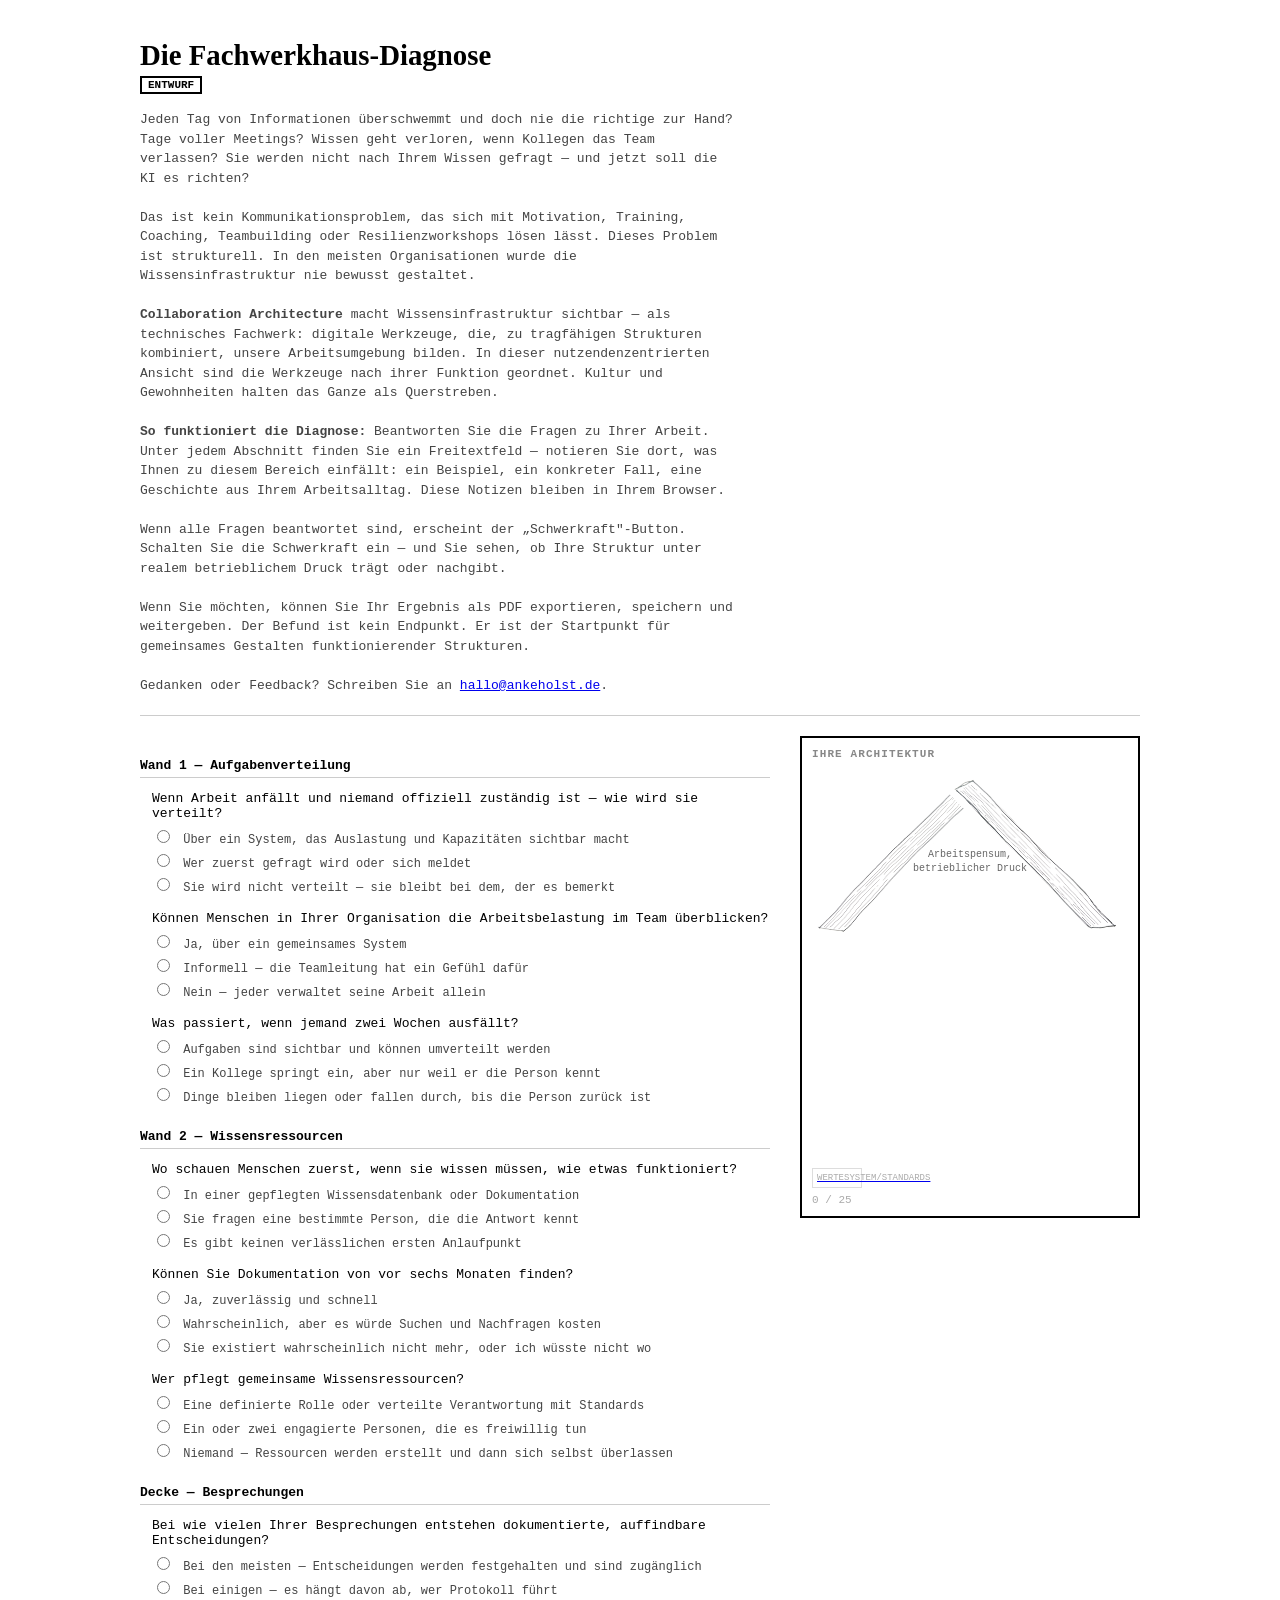
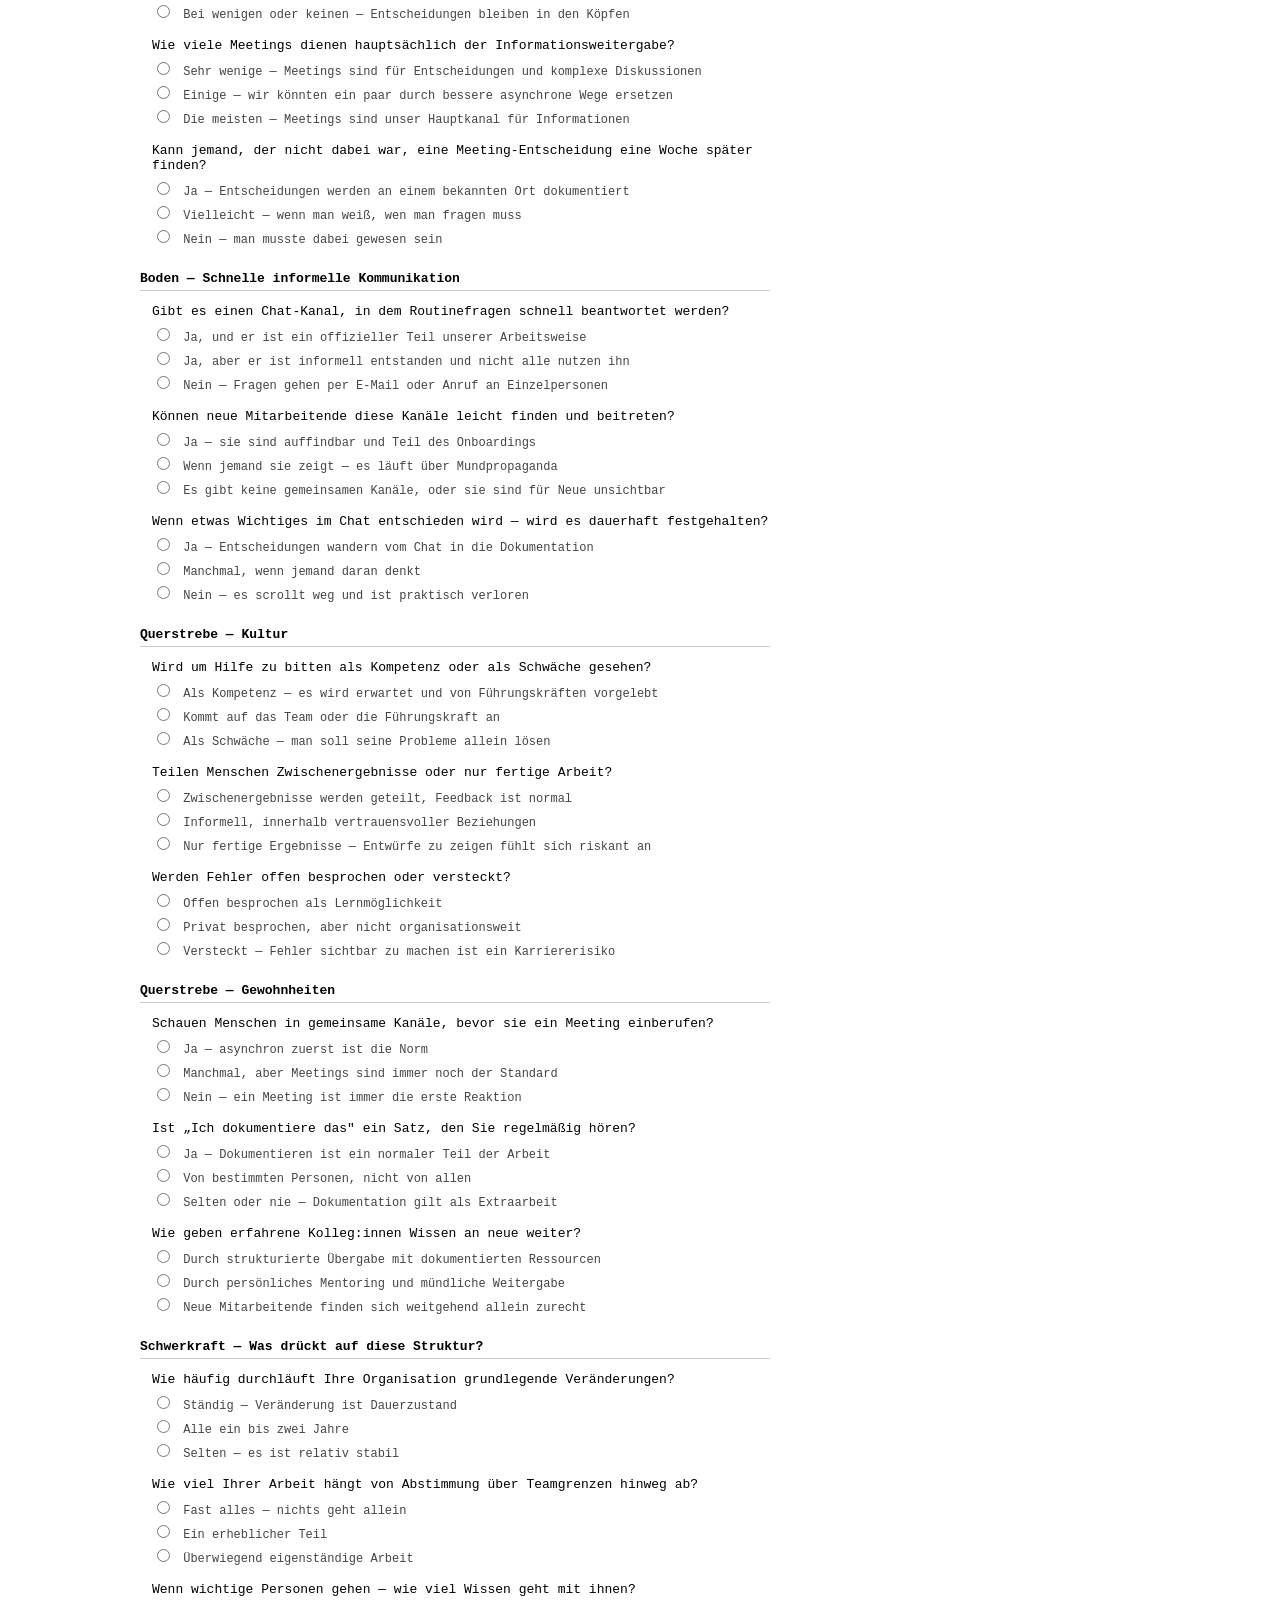
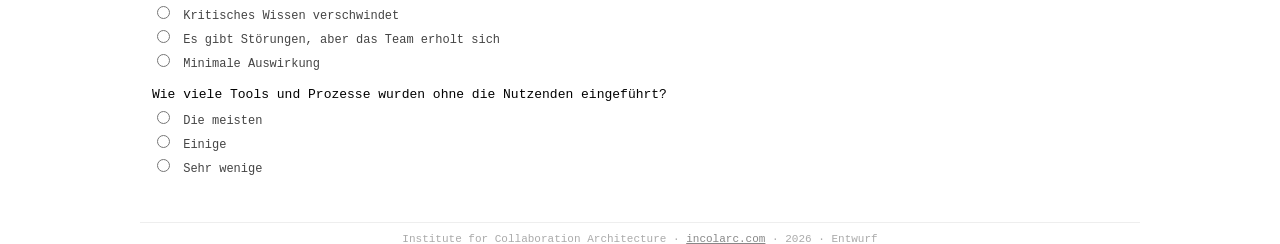
==== diagnose.html @ 4eb901a3 "Update diagnose.html" ====
<!DOCTYPE html>
<html lang="de">
<head>
  <meta charset="UTF-8">
  <meta name="viewport" content="width=device-width, initial-scale=1.0">
  <title>Die Fachwerkhaus-Diagnose</title>
  <link rel="stylesheet" href="diagnose.css">
</head>
<body>

<h1>Die Fachwerkhaus-Diagnose</h1>
<div class="draft-badge">ENTWURF</div>

<div class="intro">
  Jeden Tag von Informationen überschwemmt und doch nie die richtige zur Hand?
  Tage voller Meetings? Wissen geht verloren, wenn Kollegen das Team verlassen?
  Sie werden nicht nach Ihrem Wissen gefragt — und jetzt soll die KI es richten?<br><br>

  Das ist kein Kommunikationsproblem, das sich mit Motivation, Training, Coaching,
  Teambuilding oder Resilienzworkshops lösen lässt. Dieses Problem ist strukturell.
  In den meisten Organisationen wurde die Wissensinfrastruktur nie bewusst gestaltet.<br><br>

  <b>Collaboration Architecture</b> macht Wissensinfrastruktur sichtbar — als
  technisches Fachwerk: digitale Werkzeuge, die, zu tragfähigen Strukturen kombiniert,
  unsere Arbeitsumgebung bilden. In dieser nutzendenzentrierten Ansicht sind die
  Werkzeuge nach ihrer Funktion geordnet. Kultur und Gewohnheiten halten das Ganze
  als Querstreben.<br><br>

  <b>So funktioniert die Diagnose:</b> Beantworten Sie die Fragen zu Ihrer Arbeit.
  Unter jedem Abschnitt finden Sie ein Freitextfeld — notieren Sie dort, was Ihnen
  zu diesem Bereich einfällt: ein Beispiel, ein konkreter Fall, eine Geschichte aus
  Ihrem Arbeitsalltag. Diese Notizen bleiben in Ihrem Browser.<br><br>

  Wenn alle Fragen beantwortet sind, erscheint der „Schwerkraft"-Button. Schalten Sie
  die Schwerkraft ein — und Sie sehen, ob Ihre Struktur unter realem betrieblichem
  Druck trägt oder nachgibt.<br><br>

  Wenn Sie möchten, können Sie Ihr Ergebnis als PDF exportieren, speichern und weitergeben.
  Der Befund ist kein Endpunkt. Er ist der Startpunkt für gemeinsames Gestalten
  funktionierender Strukturen.<br><br>

  Gedanken oder Feedback? Schreiben Sie an
  <a href="mailto:hallo@ankeholst.de">hallo@ankeholst.de</a>.
</div>
<hr>

<div class="main">
  <div class="questions" id="qPanel"></div>

  <div class="house-side">
    <div class="house-box">
      <h3>Ihre Architektur</h3>
      <div class="house-grid">

        <!-- Roof -->
        <div class="h-roof-left">
          <div class="el show" id="v-roof-left"><img src="img/roofleft.png" alt=""></div>
        </div>
        <div class="h-roof-center">
          <div class="roof-label">Arbeitspensum,<br>betrieblicher Druck</div>
        </div>
        <div class="h-roof-right">
          <div class="el show" id="v-roof-right"><img src="img/roofright.png" alt=""></div>
        </div>

        <!-- Top beam -->
        <div class="h-top">
          <div>
            <div class="el" id="v-wall4"><img id="img-wall4" src="" alt=""><div class="el-name">spontane Kommunikation</div></div>
            <div class="figure" id="fig-wall4"></div>
          </div>
        </div>

        <!-- Left pillar -->
        <div class="h-left">
          <div>
            <div class="el" id="v-wall1"><img id="img-wall1" src="img/beam.png" alt=""><div class="el-name">transparente<br>Aufgabenverteilung</div></div>
            <div class="figure" id="fig-wall1"></div>
          </div>
        </div>

        <!-- Cross-braces -->
        <div class="h-center">
          <div class="brace-habits">
            <div>
              <div class="el" id="v-habits"><img id="img-habits" src="img/beam.png" alt=""><div class="el-name">Gewohnheiten</div></div>
            </div>
          </div>
          <div class="brace-culture">
            <div>
              <div class="el" id="v-culture"><img id="img-culture" src="img/beam.png" alt=""><div class="el-name">Kultur</div></div>
            </div>
          </div>
        </div>

        <div class="figure-center" id="fig-center"><img src="img/figure1.png" alt=""></div>

        <!-- Right pillar -->
        <div class="h-right">
          <div>
            <div class="el" id="v-wall2"><img id="img-wall2" src="img/beam.png" alt=""><div class="el-name">Wissensbibliothek</div></div>
            <div class="figure" id="fig-wall2"></div>
          </div>
        </div>


       <!-- Bottom beam -->
        <div class="h-bottom">
          <div>
            <div class="el" id="v-wall3"><img id="img-wall3" src="" alt=""><div class="el-name">Besprechungen</div></div>
            <div class="figure" id="fig-wall3"></div>
          </div>
        </div>

        <a href="fundament.html"><div class="foundation">WERTESYSTEM/STANDARDS</div></a>
      </div> <!-- closes house-grid -->

      <div class="progress" id="prog">0 / 25</div>
    </div>
  </div>
</div>

<div class="gravity-section" id="gravSec">
  <button class="gravity-btn" onclick="doGravity()">Schwerkraft einschalten</button>
</div>

<div class="results" id="results"></div>

<footer>
  Institute for Collaboration Architecture ·
  <a href="https://incolarc.com">incolarc.com</a> · 2026 · Entwurf<br>
  Keine Daten werden gesendet. Alles bleibt im Browser.
</footer>

<script src="diagnose.js"></script>
</body>
</html>
---- diagnose.css ----
/* diagnose.css — Fachwerkhaus Diagnostic Tool
   Institute for Collaboration Architecture, 2026
*/

/* ── Global ── */
body {
  font-family: monospace;
  font-size: 14px;
  color: #000;
  background: #fff;
  max-width: 1000px;
  margin: 0 auto;
  padding: 20px;
}

/* ── Header ── */
h1 {
  font-family: Georgia, serif;
  font-size: 1.8rem;
  margin-bottom: 4px;
}

.draft-badge {
  display: inline-block;
  border: 2px solid #000;
  padding: 1px 6px;
  font-size: 11px;
  font-weight: bold;
  margin-bottom: 16px;
}

hr {
  border: none;
  border-top: 1px solid #ccc;
  margin: 20px 0;
}

/* ── Intro ── */
.intro {
  color: #444;
  line-height: 1.5;
  margin-bottom: 20px;
  max-width: 600px;
  font-size: 13px;
}

/* ── Split layout ── */
.main {
  display: flex;
  gap: 30px;
  align-items: flex-start;
}

.questions {
  flex: 1;
  min-width: 0;
}

.house-side {
  width: 340px;
  flex-shrink: 0;
  position: sticky;
  top: 20px;
}

/* ── Questions ── */
.section-title {
  font-weight: bold;
  font-size: 13px;
  margin: 18px 0 8px;
  padding: 4px 0;
  border-bottom: 1px solid #ccc;
}

.q {
  margin-bottom: 14px;
  padding-left: 12px;
}

.q p {
  margin-bottom: 4px;
  font-size: 13px;
}

.q label {
  display: block;
  font-size: 12px;
  color: #444;
  padding: 2px 0;
  cursor: pointer;
}

.q label:hover {
  color: #000;
}

.q input[type=radio] {
  margin-right: 6px;
}

/* ── House box ── */
.house-box {
  border: 2px solid #000;
  padding: 10px;
  background: #fff;
  overflow: hidden;
}

.static-house img {
  width: 100%;
  max-width: 100%;
  height: auto;
}

.house-box h3 {
  font-size: 11px;
  color: #888;
  text-transform: uppercase;
  letter-spacing: .1em;
  margin: 0 0 8px;
}

/* ══════════════════════════════════════════════════
   HOUSE GRID
   
   The house is 320px wide inside the box.
   We use a fixed-height grid so beams connect 
   without gaps.
   
   Row 1: 140px — roof (rafters + label)
   Row 2:  28px — ceiling beam
   Row 3: 200px — walls + cross-braces  
   Row 4:  28px — floor beam
   
   Columns: wall-post | center | wall-post
   Wall posts overlap into the ceiling/floor rows 
   via negative margins so there are no gaps.
   ══════════════════════════════════════════════════ */
.house-grid {
  display: grid;
  grid-template-columns: 50px 1fr 50px;
  grid-template-rows: 140px 28px 200px 28px;
  gap: 0;
  width: 100%;
  position: relative;
}

/* ── Roof ── */
.h-roof-left {
  grid-column: 1 / 4;
  grid-row: 1 / 3;
  position: relative;
  overflow: visible;
  z-index: 2;
  pointer-events: none;
}

.h-roof-center {
  grid-column: 1 / 4;
  grid-row: 1;
  display: flex;
  flex-direction: column;
  align-items: center;
  justify-content: flex-start;
  text-align: center;
  z-index: 3;
  pointer-events: none;
}

.h-roof-right {
  grid-column: 1 / 4;
  grid-row: 1 / 3;
  position: relative;
  overflow: visible;
  z-index: 2;
  pointer-events: none;
}

.h-roof-left .el {
  position: absolute;
  top: 0;
  left: 50%;
}

.h-roof-left .el img {
  height: 220px;
  width: auto;
  transform: rotate(45deg);
  transform-origin: top left;
  display: block;
}

.h-roof-right .el {
  position: absolute;
  top: 0;
  right: 50%;
}

.h-roof-right .el img {
  height: 220px;
  width: auto;
  transform: rotate(-45deg);
  transform-origin: top right;
  display: block;
}

.roof-label {
  font-size: 10px;
  color: #666;
  line-height: 1.4;
  margin-top: 80px;
}

/* ── Ceiling beam (top, full width, no gaps) ── */
.h-top { 
  grid-column: 1 / 4; 
  grid-row: 2; 
  display: flex; 
  align-items: center; 
  justify-content: center; 
  z-index: 1;
}

/* ── Wall posts (vertical, full height of row 3) ── */
.h-left { 
  grid-column: 1; 
  grid-row: 3; 
  display: flex; 
  align-items: stretch; 
  justify-content: center;
   padding-left: 30px
}

.h-right { 
  grid-column: 3; 
  grid-row: 3; 
  display: flex; 
  align-items: stretch; 
  justify-content: center;
   padding-right: 30px
}

/* ── Cross-brace area (center, full height of row 3) ── */
.h-center { 
  grid-column: 2; 
  grid-row: 3; 
  position: relative; 
  overflow: hidden;
}

/* ── Floor beam (bottom, full width, no gaps) ── */
.h-bottom { 
  grid-column: 1 / 4; 
  grid-row: 4; 
  display: flex; 
  align-items: center; 
  justify-content: center;
}

/* ── Element states ── */
.el      { opacity: 0; transition: opacity .3s; }
.el.show { opacity: 1; }
.el img  { object-fit: contain; }

/* Wall posts: stretch full height of their cell */
.h-left .el, .h-right .el { 
  display: flex; 
  flex-direction: column; 
  align-items: center; 
  height: 100%; 
}
.h-left img, .h-right img { 
  height: 100%; 
  width: auto; 
  max-width: 50px;
}

/* Ceiling and floor beams: stretch full width */
.h-top .el, .h-bottom .el {
  width: 100%;
  text-align: center;
}
.h-top img, .h-bottom img { 
  width: 100%; 
  height: 28px; 
  object-fit: fill;
}

/* ── Cross-braces ── 
   Both braces originate alongside each other from the center of the ceiling beam.
   Culture: from center-top down to left wall  (/)
   Habits:  from center-top down to right wall (\)
   Both at 45 degrees.
*/
.brace-culture { 
  position: absolute;
  left: 40%; 
  top: 0; 
  width: 0;
  height: 0;
  pointer-events: none;
}
.brace-culture .el {
  position: absolute;
  top: 0;
  left: 0;
}
.brace-culture .el img {
  height: 260px;
  width: auto;
  max-width: none;
  transform: rotate(-45deg);
  transform-origin: top center;
}

.brace-habits { 
  position: absolute;
  left: 40%; 
  top: 0; 
  width: 0;
  height: 0;
  pointer-events: none;
}
.brace-habits .el {
  position: absolute;
  top: 0;
  left: 0;
}
.brace-habits .el img {
  height: 260px;
  width: auto;
  max-width: none;
  transform: rotate(45deg);
  transform-origin: top center;
}

/* Cross-brace images */
.h-center img { max-height: none; }

/* ── Center figure (appears on gravity) ── */
.figure-center { 
  display: none; 
  position: absolute; 
  bottom: 0; 
  left: 50%; 
  transform: translateX(-50%); 
  z-index: 5; 
}
.figure-center.show { display: block; }
.figure-center img {
  height: 180px;
  width: auto;
}
.foundation-grid {
  display: grid;
  grid-template-columns: 1fr 1fr 1fr 1fr 1fr;
  gap: 2px;
  text-align: center;
}

.found img {
  width: 100%;
  height: auto;
}

/* ── Labels ── */
.el-name {
  font-size: 8px;
  color: #999;
  text-align: center;
  margin-top: 2px;
}

/* Labels on walls: below the post */
.h-left .el-name, .h-right .el-name {
  font-size: 7px;
  white-space: nowrap;
}

/* Labels on cross-braces: positioned at bottom of center area */
.brace-habits .el-name,
.brace-culture .el-name {
  position: absolute;
  bottom: -14px;
  font-size: 7px;
  white-space: nowrap;
}
.brace-culture .el-name { left: 0; }
.brace-habits .el-name { right: 0; }

/* ── Absent element placeholder ── */
.figure      { display: none; font-size: 24px; text-align: center; }
.figure.show { display: block; }

/* ── Foundation ── */
.foundation {
  grid-column: 1 / 4;
  text-align: center;
  font-size: 9px;
  color: #aaa;
  border: 1px solid #ddd;
  padding: 4px;
  margin-top: 4px;
}

/* ── Progress ── */
.progress {
  font-size: 11px;
  color: #aaa;
  margin-top: 6px;
}

/* ── Gravity button ── */
.gravity-section      { text-align: center; margin: 20px 0; display: none; }
.gravity-section.show { display: block; }

.gravity-btn {
  font-family: Georgia, serif;
  font-size: 18px;
  padding: 8px 24px;
  border: 2px solid #000;
  background: #fff;
  cursor: pointer;
}

.gravity-btn:hover {
  background: #000;
  color: #fff;
}

/* ── Results ── */
.results      { display: none; border: 2px solid #000; padding: 16px; margin: 20px 0; }
.results.show { display: block; }

.results h2 {
  font-family: Georgia, serif;
  font-size: 1.2rem;
  margin-bottom: 8px;
}

.results p {
  font-size: 13px;
  color: #333;
  line-height: 1.6;
  margin-bottom: 8px;
}

.results-cta { margin-top: 14px; }

.cost-box {
  background: #f8f0f0;
  border-left: 3px solid #c44;
  padding: 10px;
  margin: 10px 0;
  font-size: 13px;
}

.grav-box {
  background: #f4f4f4;
  border-left: 3px solid #888;
  padding: 10px;
  margin: 10px 0;
  font-size: 13px;
}

/* ── Footer ── */
footer {
  text-align: center;
  font-size: 11px;
  color: #aaa;
  margin-top: 30px;
  padding-top: 10px;
  border-top: 1px solid #eee;
}

footer a { color: #888; }

/* ── Mobile ── */
@media (max-width: 780px) {
  .main { flex-direction: column; }
  .house-side { width: 100%; position: static; order: -1; }
}
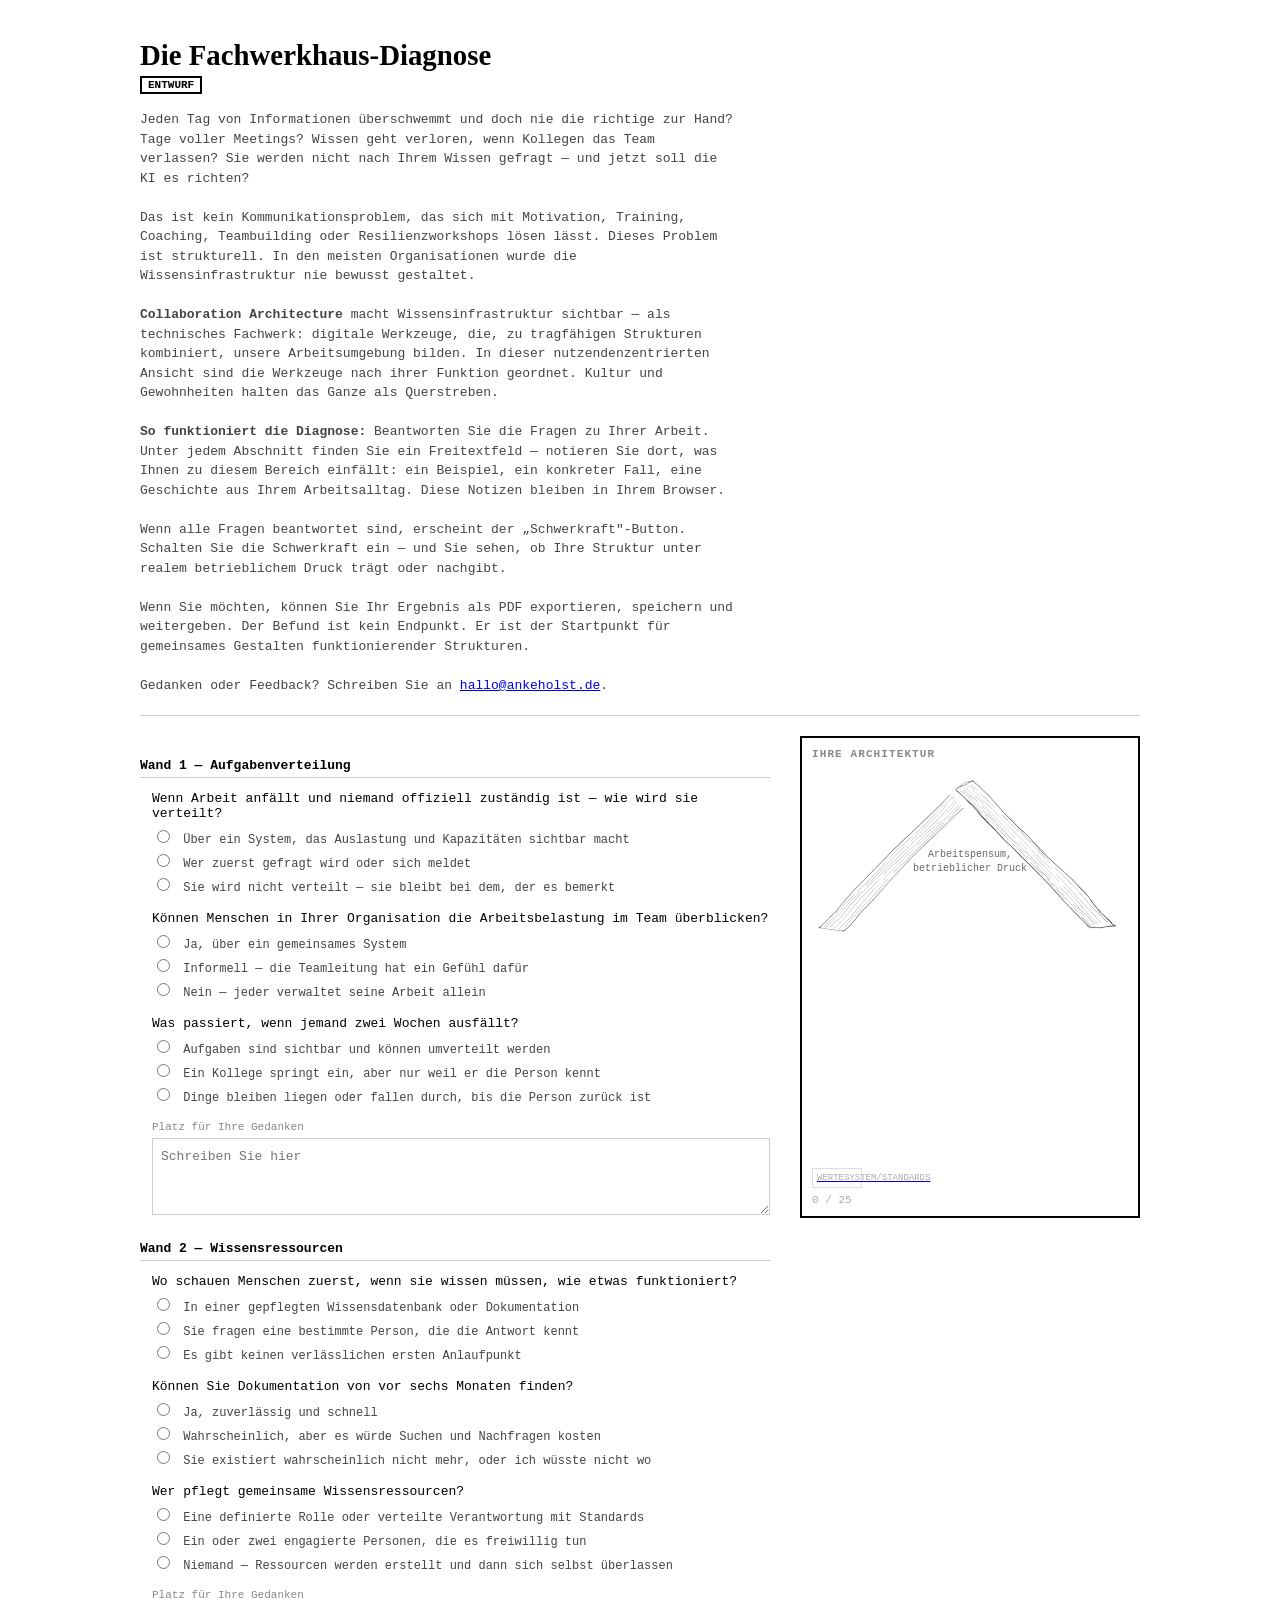
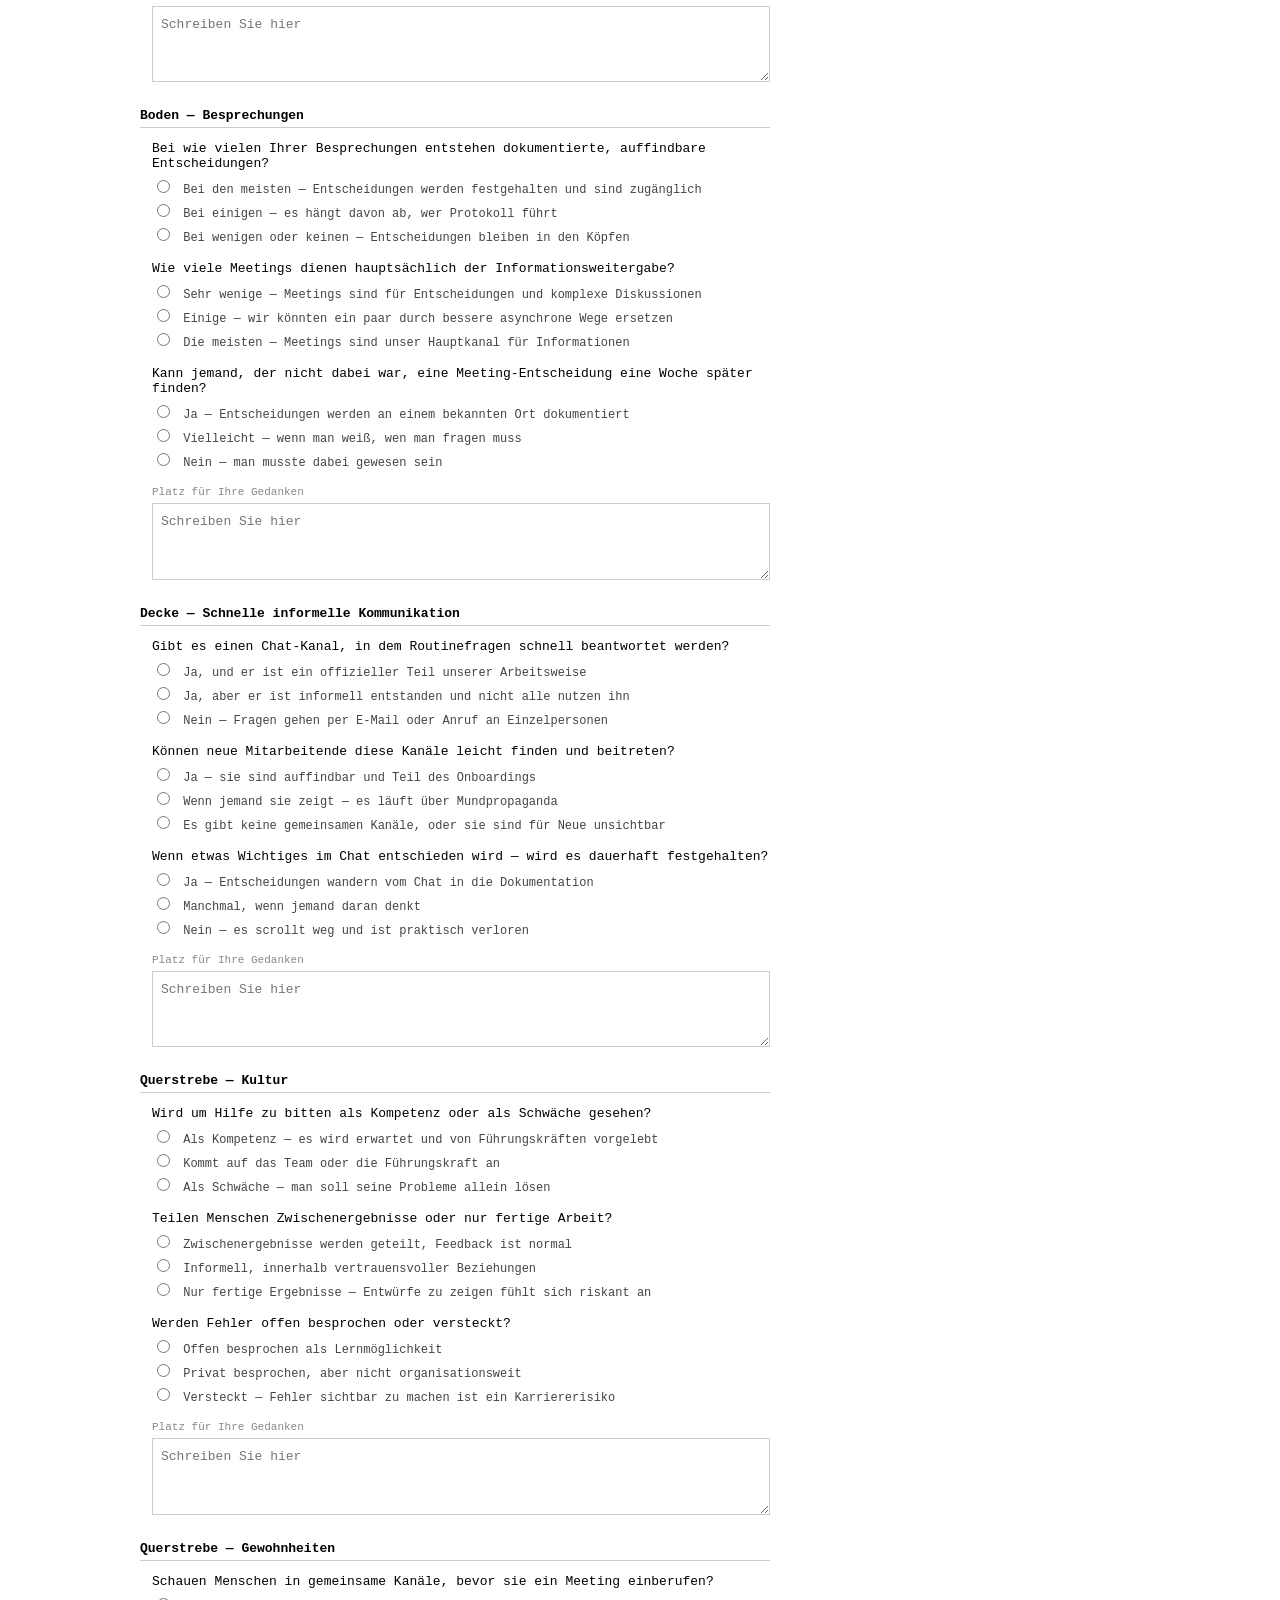
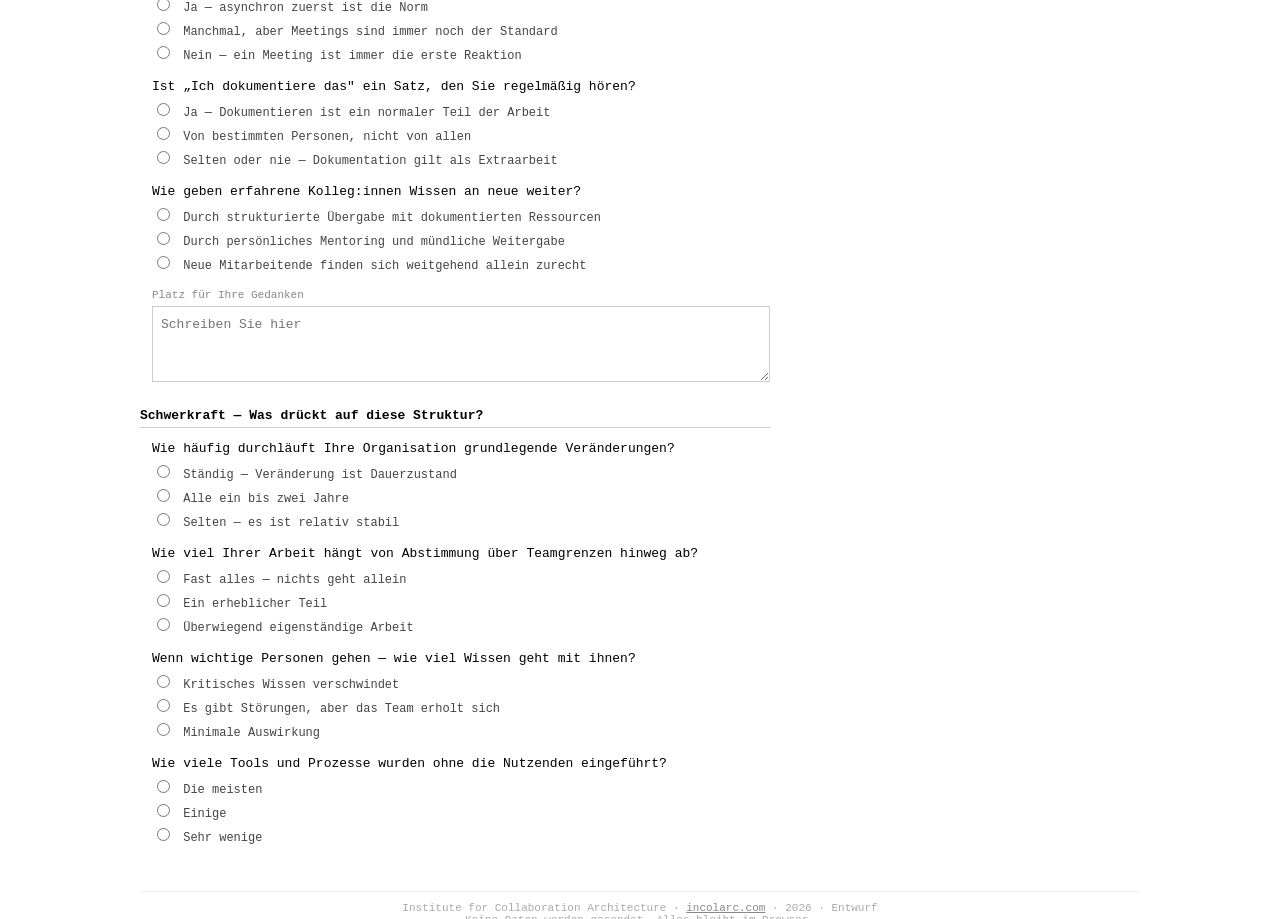
==== commit 42013d5a: "added export script" ====
--- a/diagnose.html
+++ b/diagnose.html
@@ -6,6 +6,9 @@
   <title>Die Fachwerkhaus-Diagnose</title>
   <link rel="stylesheet" href="diagnose.css">
 </head>
+  <script src="https://cdnjs.cloudflare.com/ajax/libs/html2canvas/1.4.1/html2canvas.min.js"></script>
+<script src="https://cdnjs.cloudflare.com/ajax/libs/jspdf/2.5.1/jspdf.umd.min.js"></script>
+<script src="export.js"></script>
 <body>
 
 <h1>Die Fachwerkhaus-Diagnose</h1>
--- a/diagnose.css
+++ b/diagnose.css
@@ -61,6 +61,63 @@
   flex-shrink: 0;
   position: sticky;
   top: 20px;
+}
+
+/* ── Free-text fields ── */
+.freitext-block {
+  margin: 10px 0 22px;
+  padding-left: 12px;
+}
+
+.freitext-block label {
+  display: block;
+  font-size: 11px;
+  color: #888;
+  margin-bottom: 5px;
+}
+
+.freitext {
+  display: block;
+  width: 100%;
+  box-sizing: border-box;
+  min-height: 70px;
+  padding: 8px;
+  font-family: monospace;
+  font-size: 13px;
+  line-height: 1.5;
+  color: #000;
+  border: 1px solid #ccc;
+  background: #fff;
+  resize: vertical;
+}
+
+.freitext:focus {
+  outline: none;
+  border-color: #000;
+}
+
+/* ── Export button ── */
+.export-wrap { margin-top: 16px; }
+
+.export-btn {
+  font-family: Georgia, serif;
+  font-size: 15px;
+  padding: 7px 18px;
+  border: 2px solid #000;
+  background: #fff;
+  cursor: pointer;
+}
+
+.export-btn:hover {
+  background: #000;
+  color: #fff;
+}
+
+.export-note {
+  display: block;
+  font-size: 11px;
+  color: #aaa;
+  margin-top: 6px;
 }
 
 /* ── Questions ── */
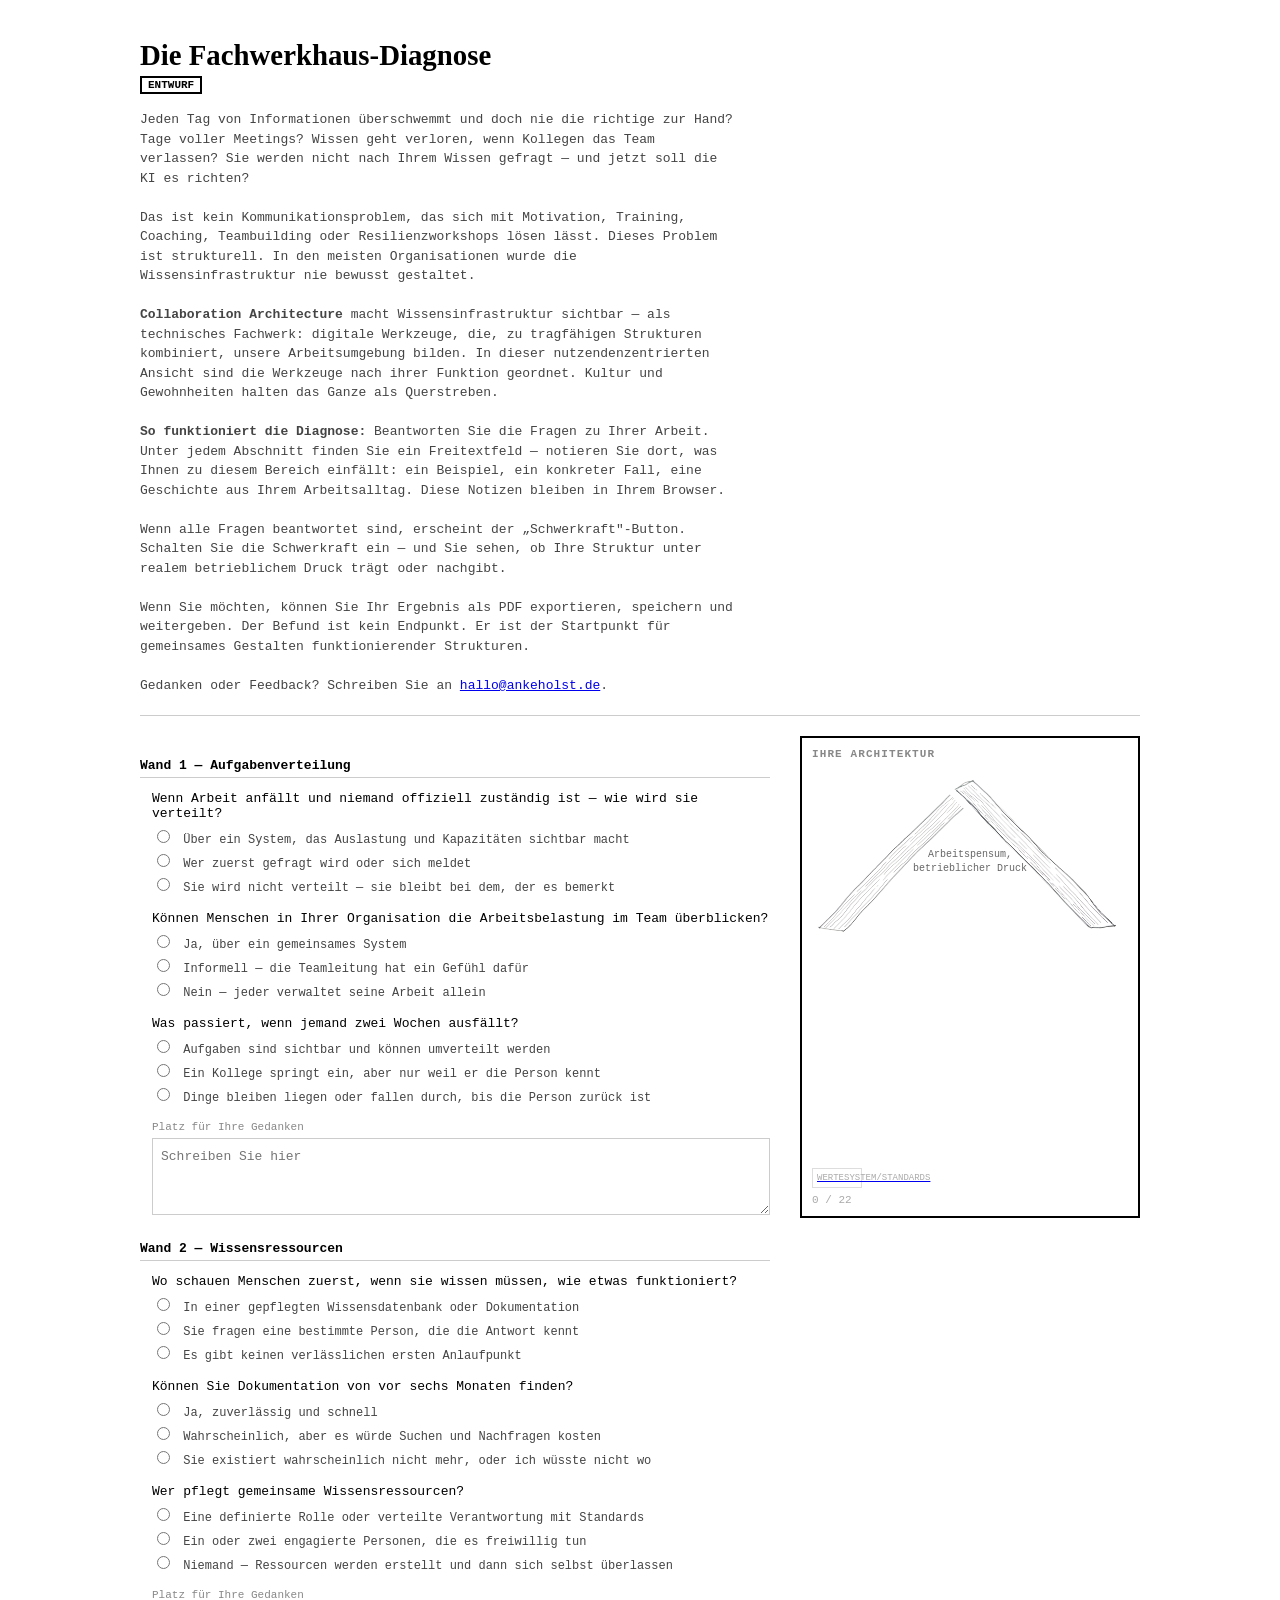
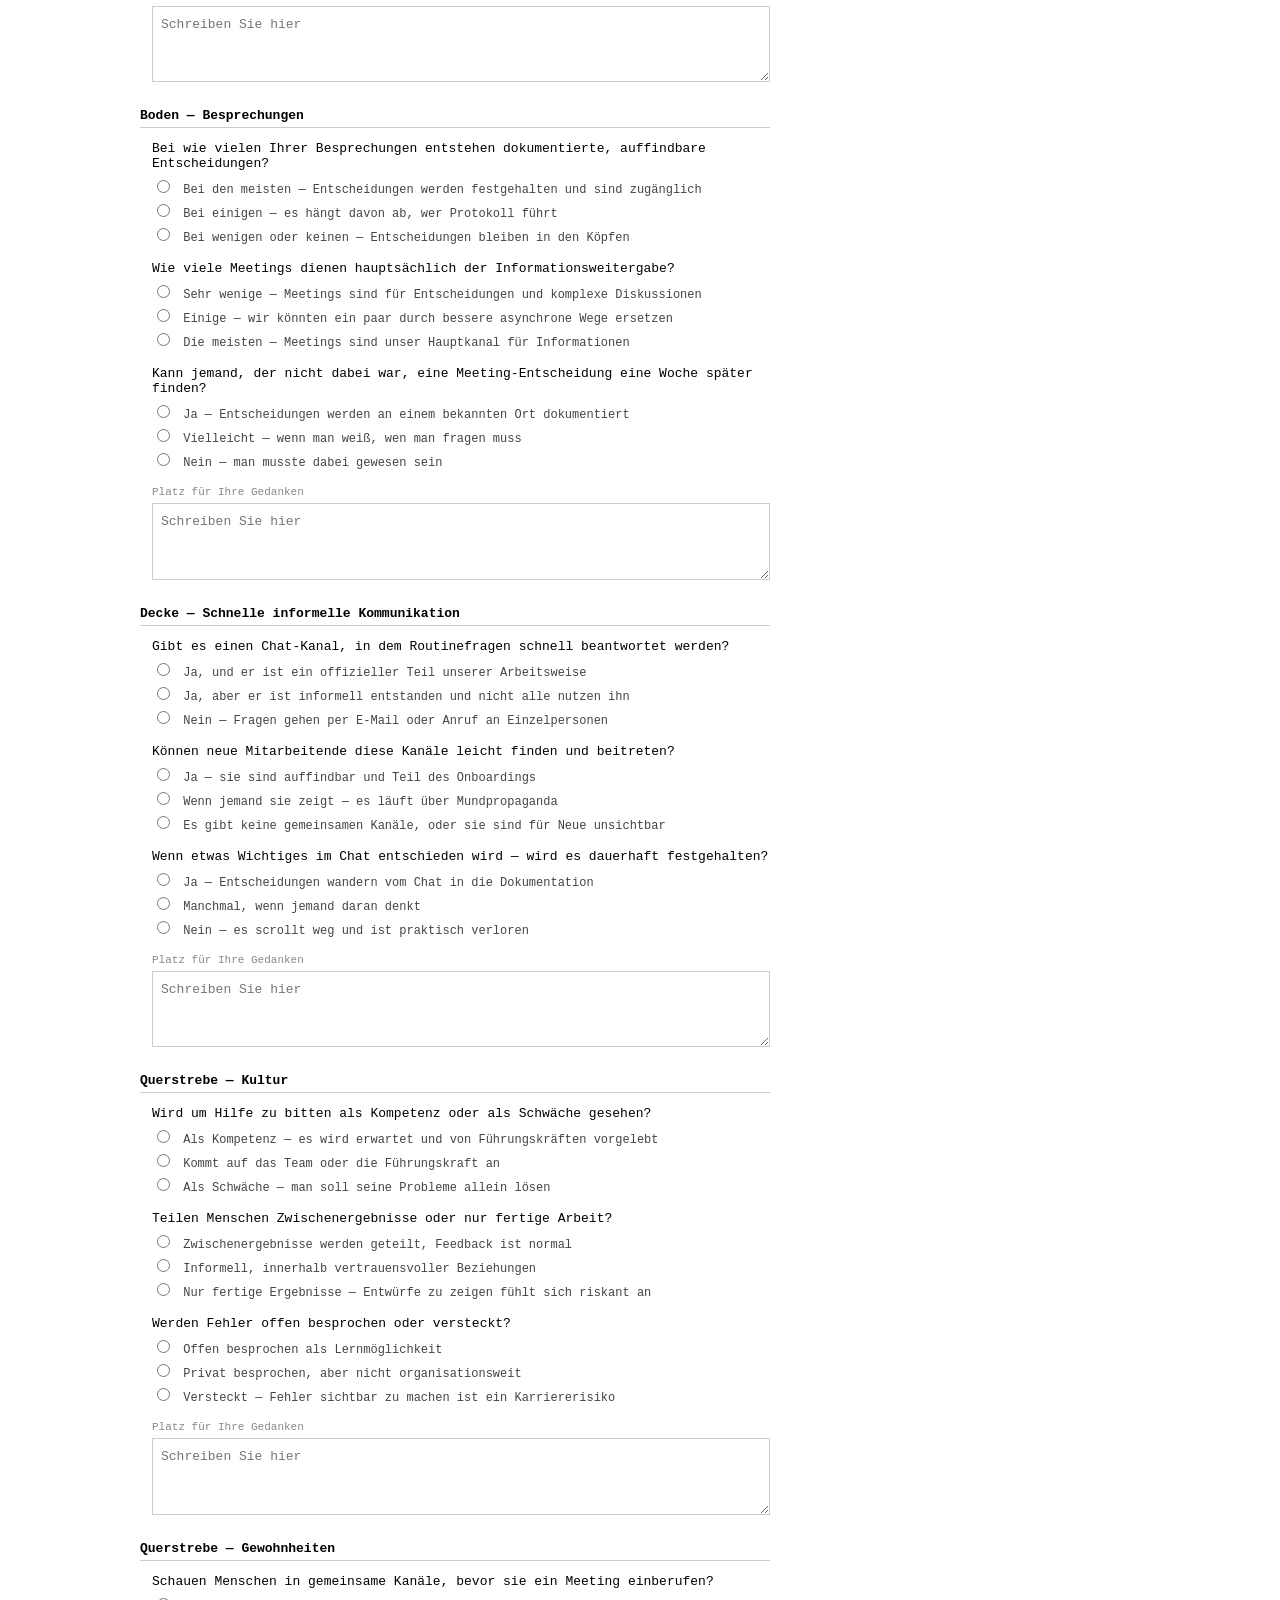
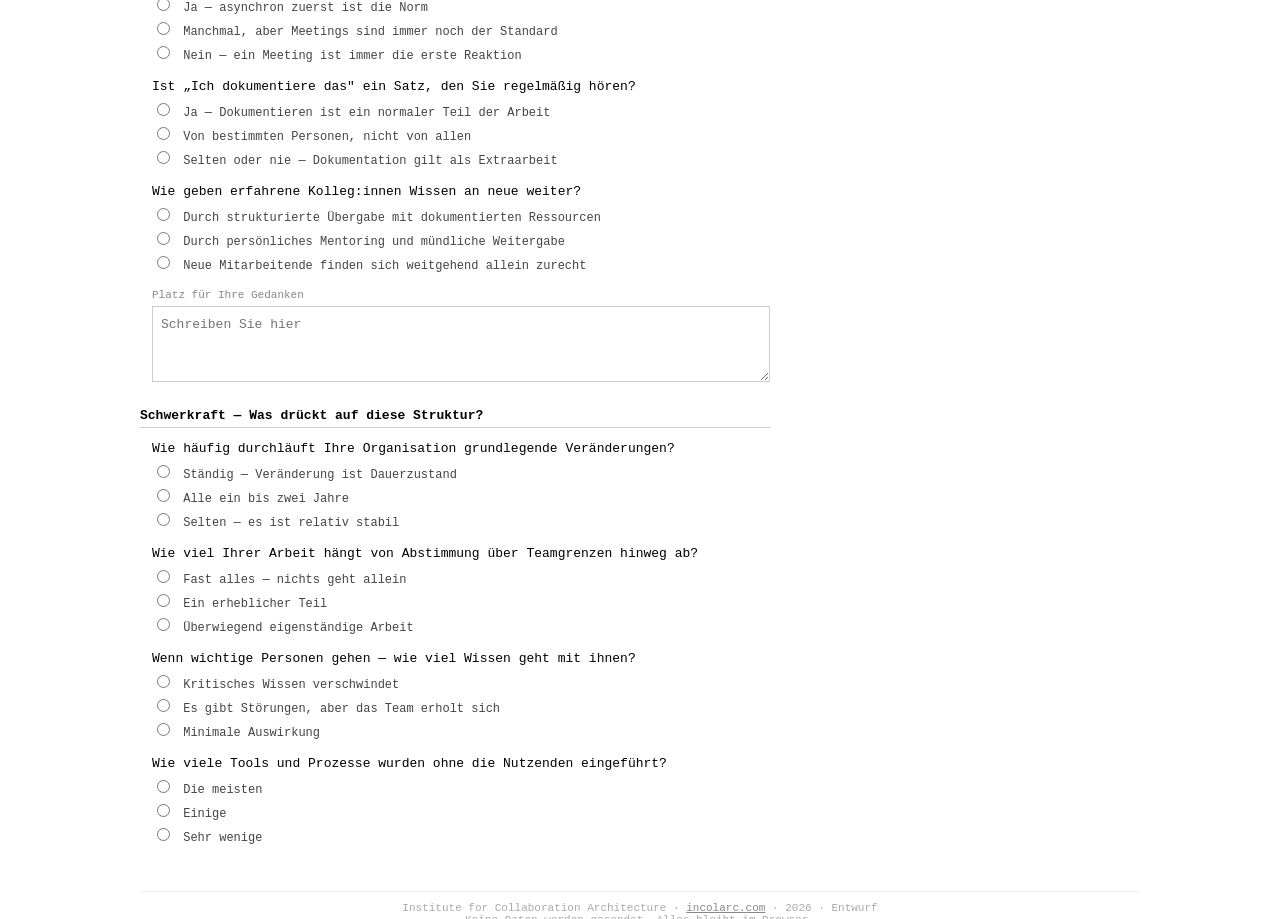
==== commit 2a52ea3d: "Update diagnose.html" ====
--- a/diagnose.html
+++ b/diagnose.html
@@ -6,9 +6,6 @@
   <title>Die Fachwerkhaus-Diagnose</title>
   <link rel="stylesheet" href="diagnose.css">
 </head>
-  <script src="https://cdnjs.cloudflare.com/ajax/libs/html2canvas/1.4.1/html2canvas.min.js"></script>
-<script src="https://cdnjs.cloudflare.com/ajax/libs/jspdf/2.5.1/jspdf.umd.min.js"></script>
-<script src="export.js"></script>
 <body>
 
 <h1>Die Fachwerkhaus-Diagnose</h1>
@@ -118,7 +115,7 @@
         <a href="fundament.html"><div class="foundation">WERTESYSTEM/STANDARDS</div></a>
       </div> <!-- closes house-grid -->
 
-      <div class="progress" id="prog">0 / 25</div>
+      <div class="progress" id="prog">0 / 22</div>
     </div>
   </div>
 </div>
@@ -135,6 +132,10 @@
   Keine Daten werden gesendet. Alles bleibt im Browser.
 </footer>
 
+<!-- Scripts: export deps first, then diagnose.js (which calls exportFachwerkPDF) -->
+<script src="https://cdnjs.cloudflare.com/ajax/libs/html2canvas/1.4.1/html2canvas.min.js"></script>
+<script src="https://cdnjs.cloudflare.com/ajax/libs/jspdf/2.5.1/jspdf.umd.min.js"></script>
+<script src="export.js"></script>
 <script src="diagnose.js"></script>
 </body>
 </html>
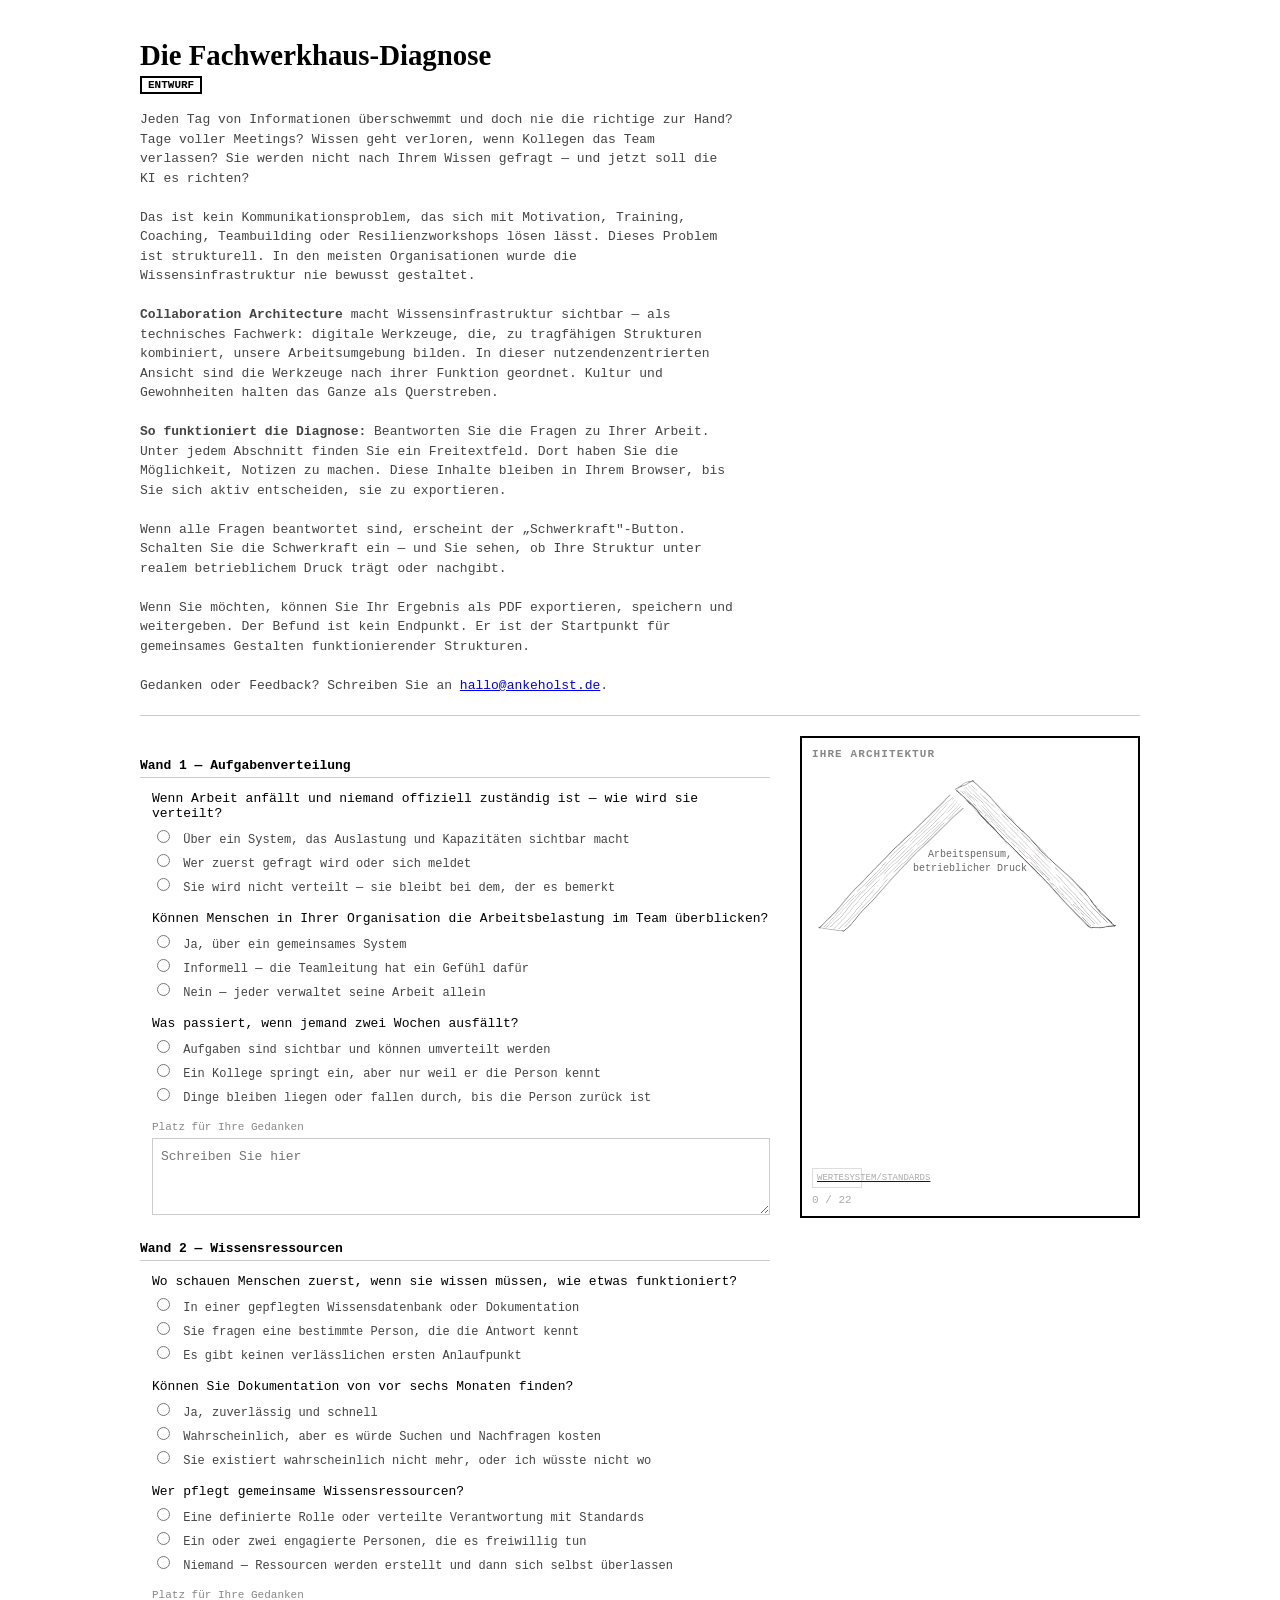
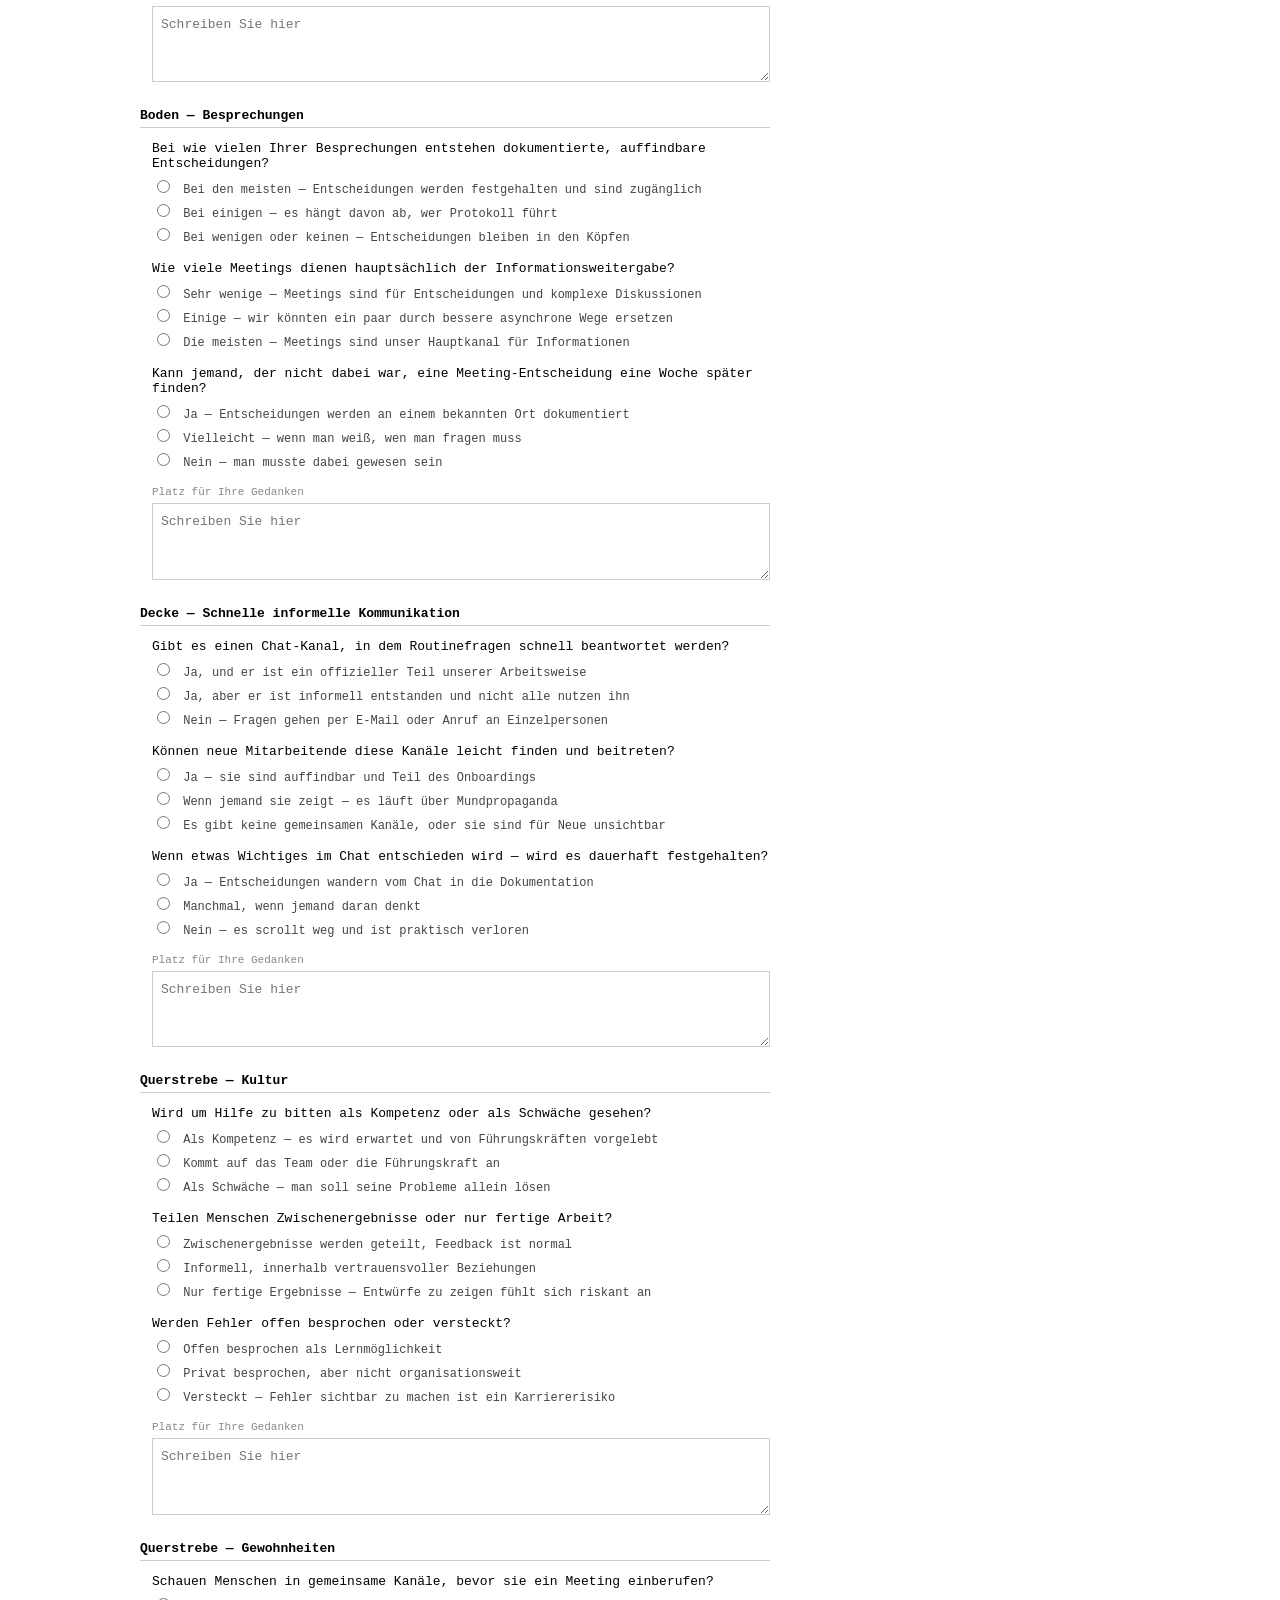
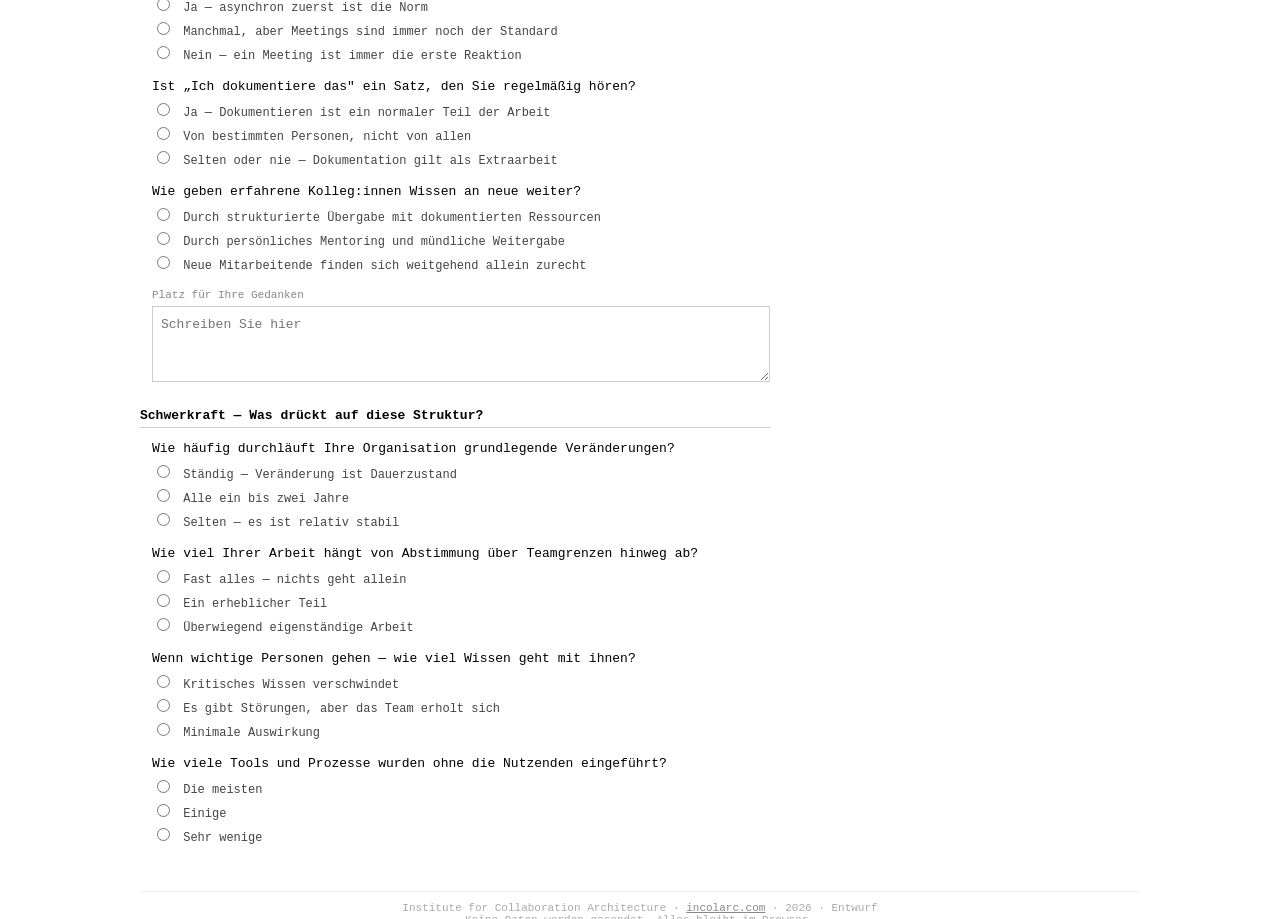
==== commit 32698fb3: "Update diagnose.html" ====
--- a/diagnose.html
+++ b/diagnose.html
@@ -27,9 +27,7 @@
   als Querstreben.<br><br>
 
   <b>So funktioniert die Diagnose:</b> Beantworten Sie die Fragen zu Ihrer Arbeit.
-  Unter jedem Abschnitt finden Sie ein Freitextfeld — notieren Sie dort, was Ihnen
-  zu diesem Bereich einfällt: ein Beispiel, ein konkreter Fall, eine Geschichte aus
-  Ihrem Arbeitsalltag. Diese Notizen bleiben in Ihrem Browser.<br><br>
+  Unter jedem Abschnitt finden Sie ein Freitextfeld. Dort haben Sie die Möglichkeit, Notizen zu machen. Diese Inhalte bleiben in Ihrem Browser, bis Sie sich aktiv entscheiden, sie zu exportieren.<br><br>
 
   Wenn alle Fragen beantwortet sind, erscheint der „Schwerkraft"-Button. Schalten Sie
   die Schwerkraft ein — und Sie sehen, ob Ihre Struktur unter realem betrieblichem
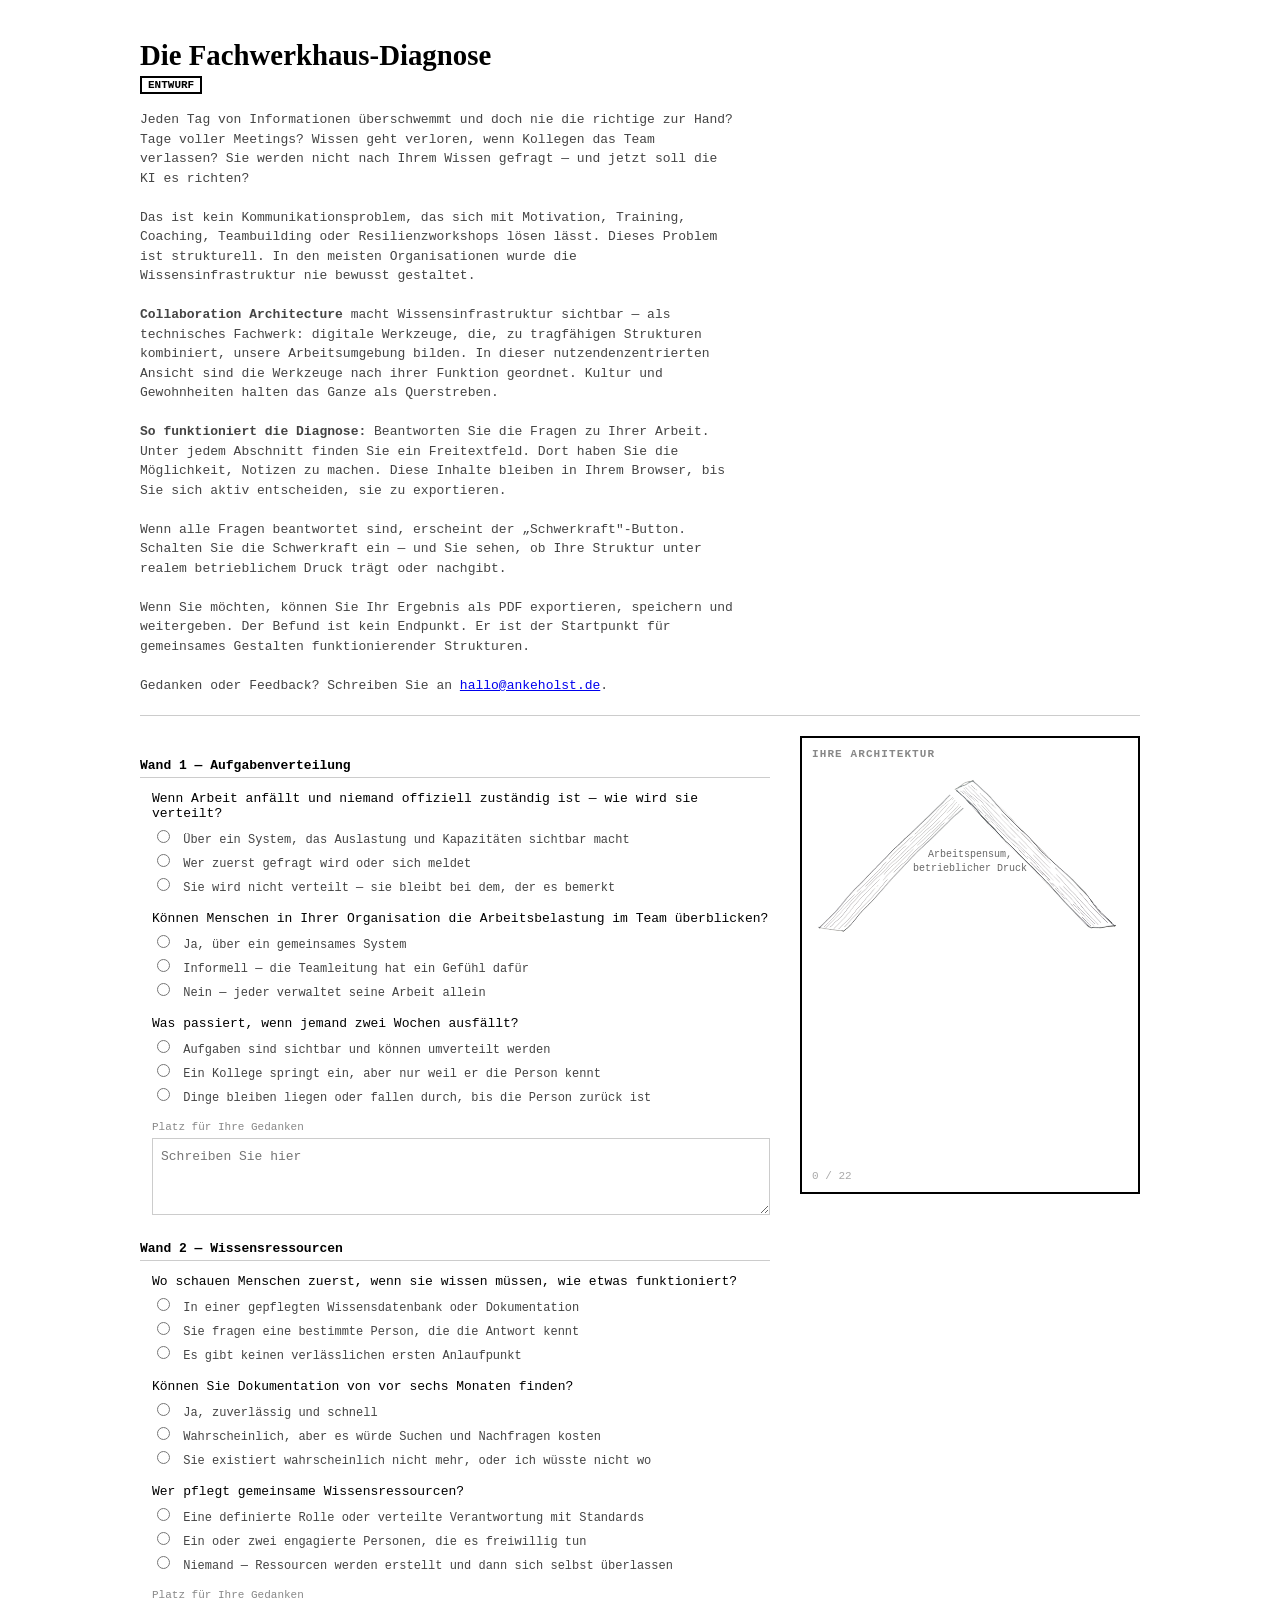
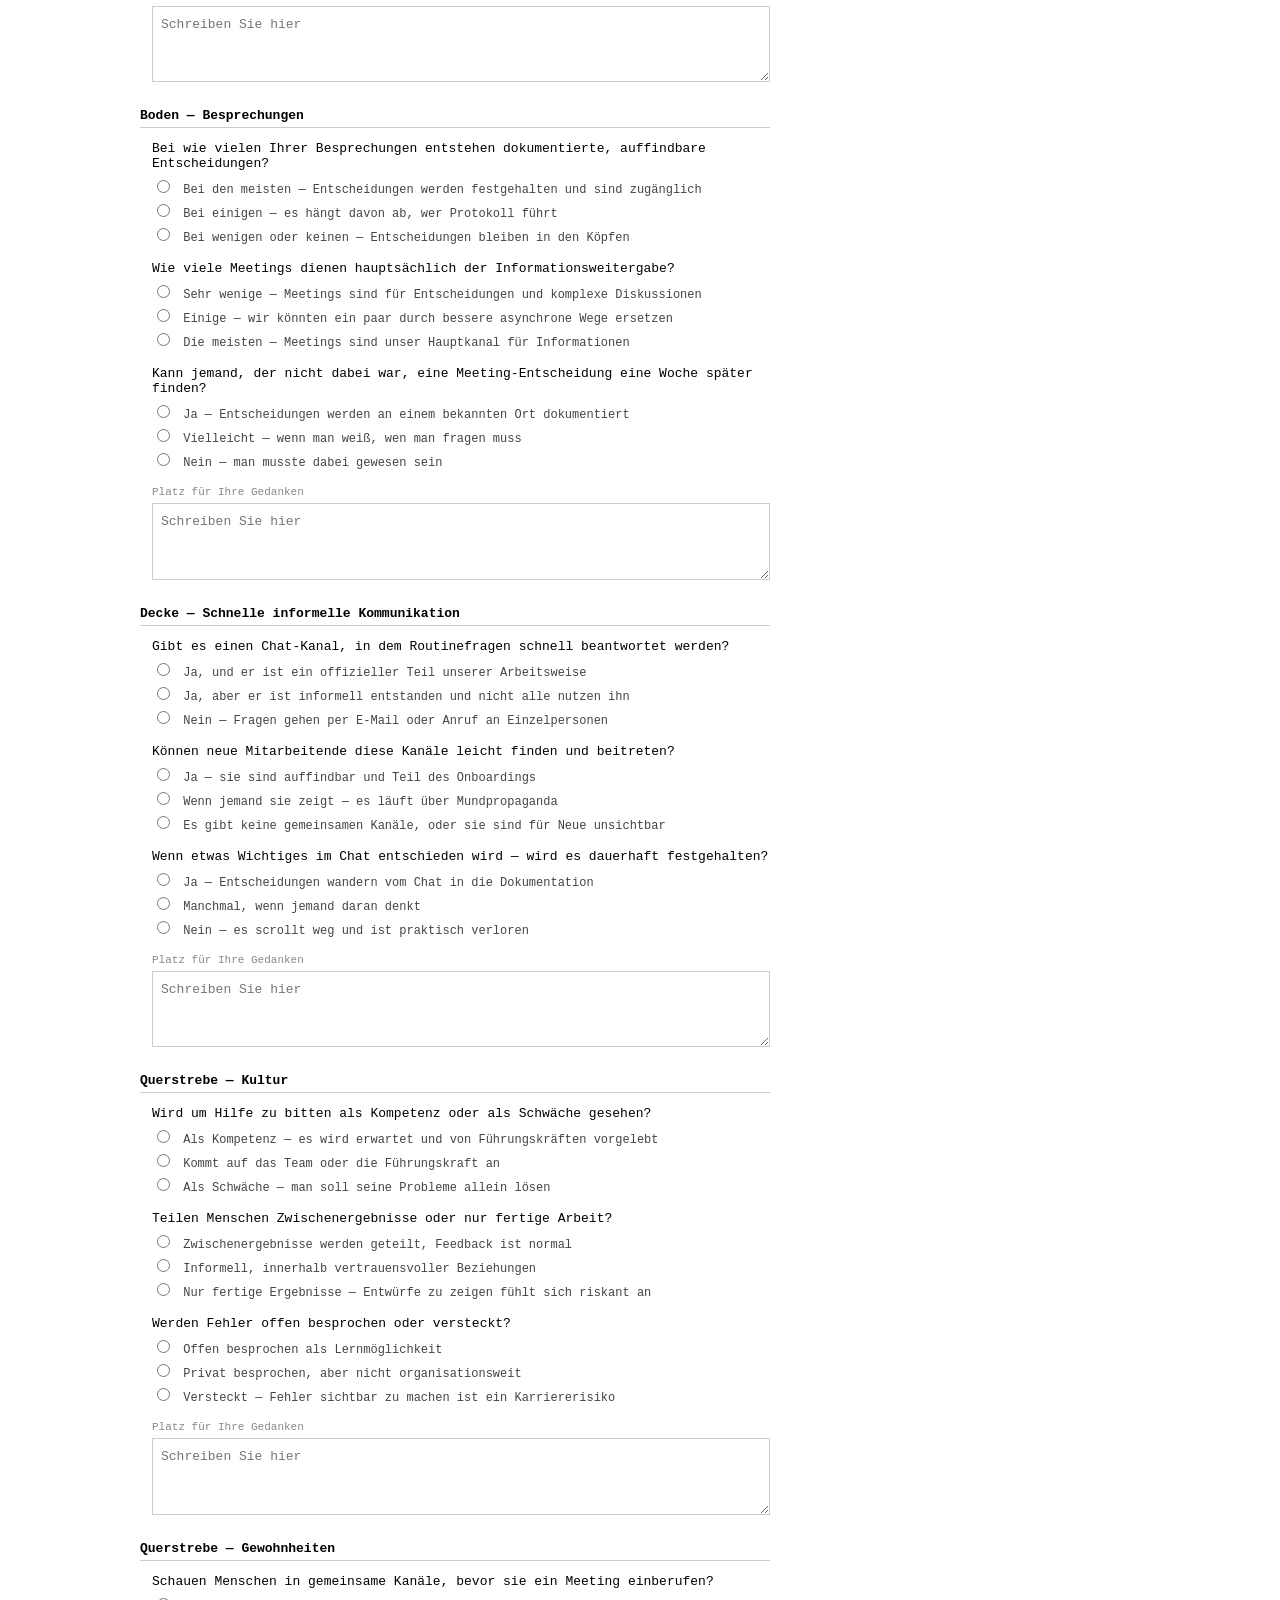
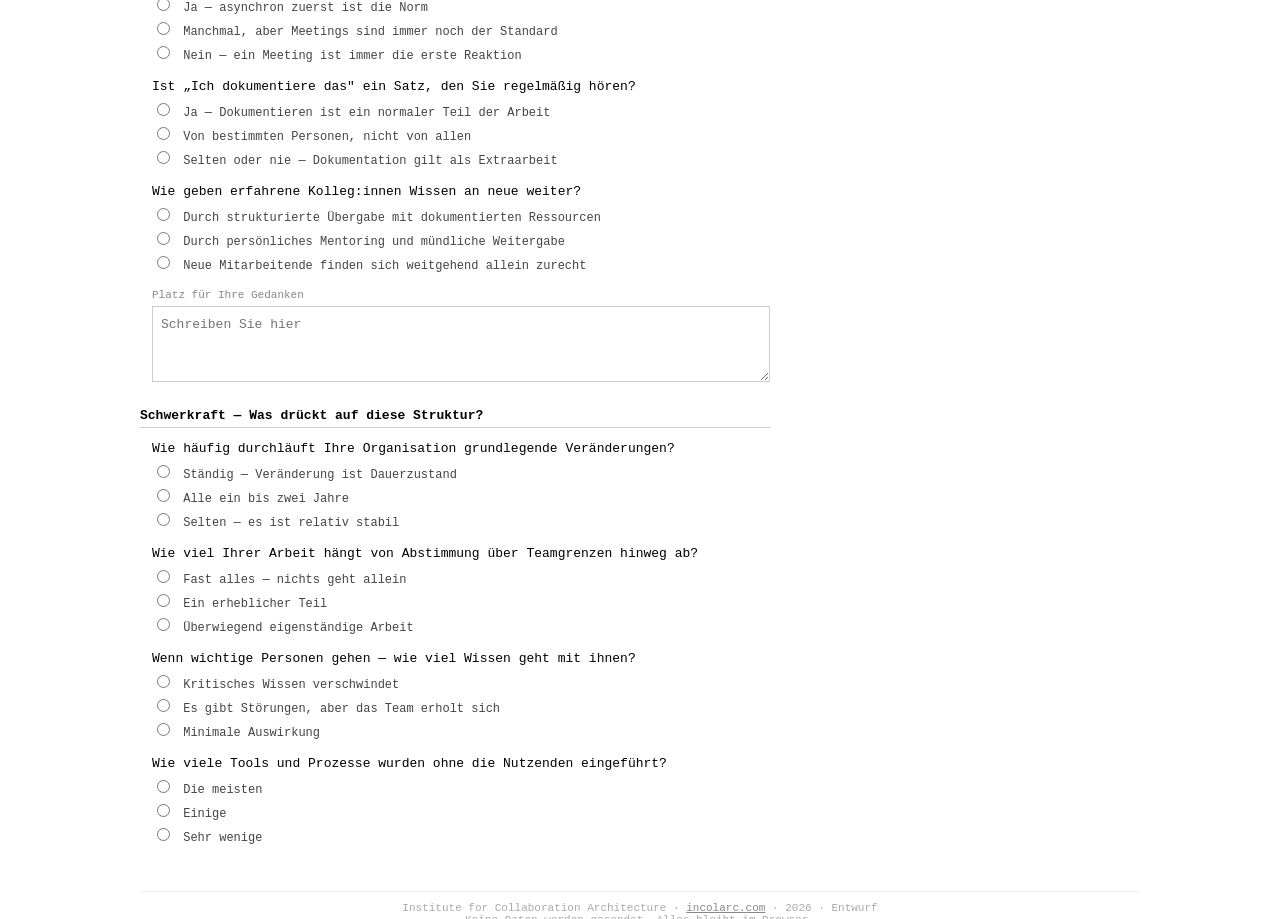
==== commit a4b039e3: "Got rid of Wertesystem/Standards" ====
--- a/diagnose.html
+++ b/diagnose.html
@@ -110,7 +110,6 @@
           </div>
         </div>
 
-        <a href="fundament.html"><div class="foundation">WERTESYSTEM/STANDARDS</div></a>
       </div> <!-- closes house-grid -->
 
       <div class="progress" id="prog">0 / 22</div>
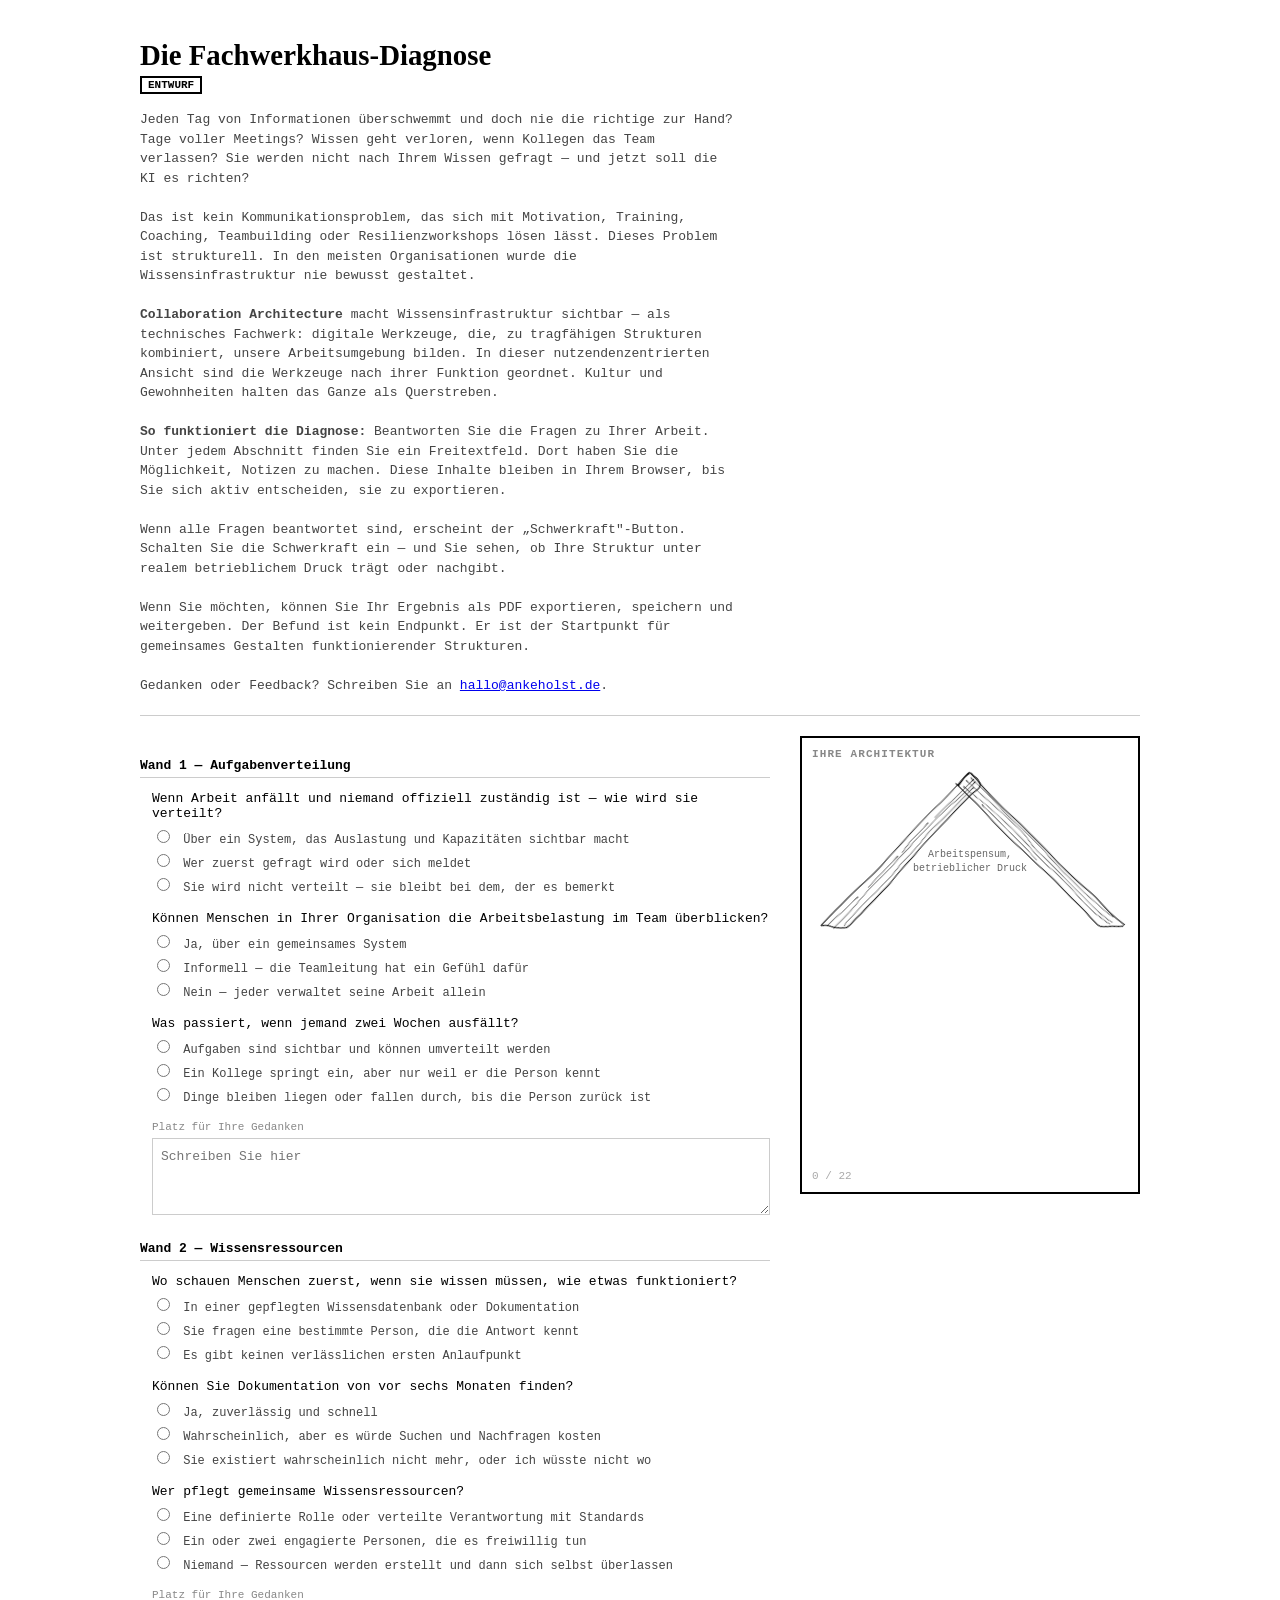
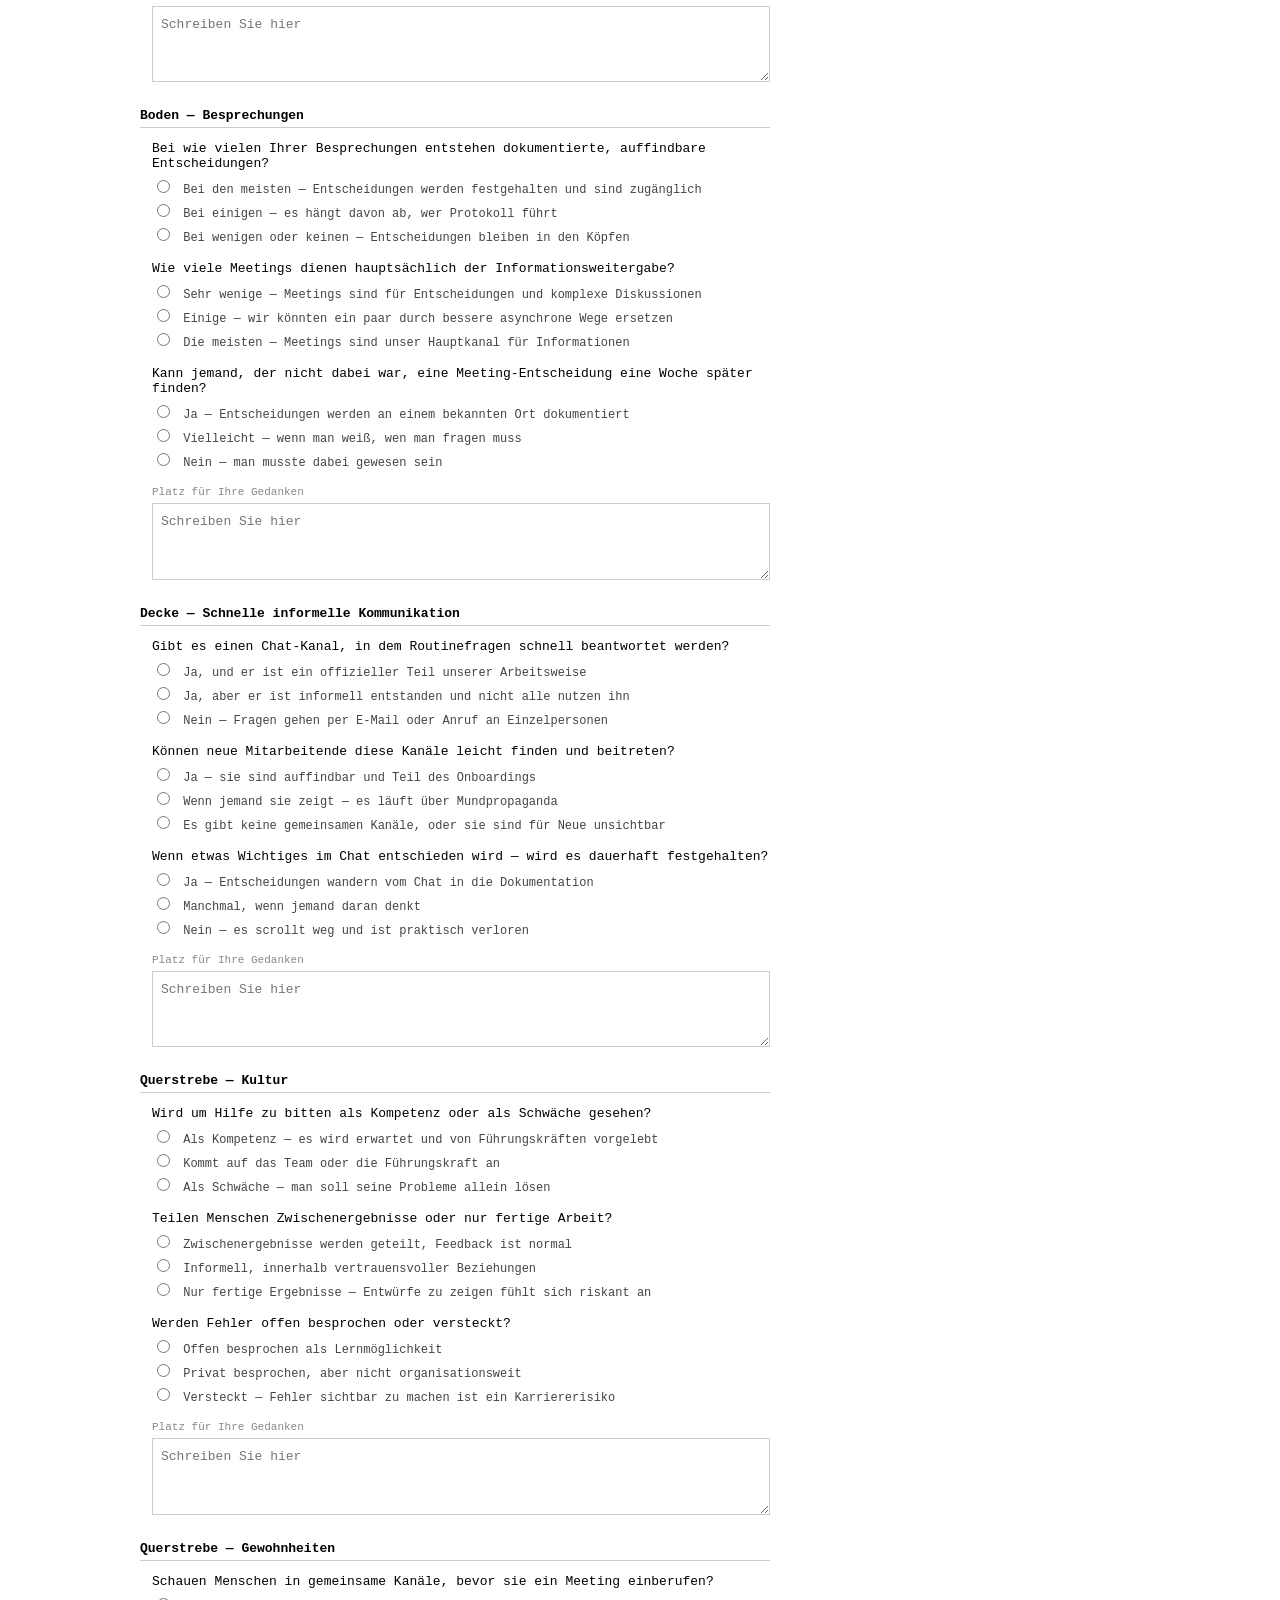
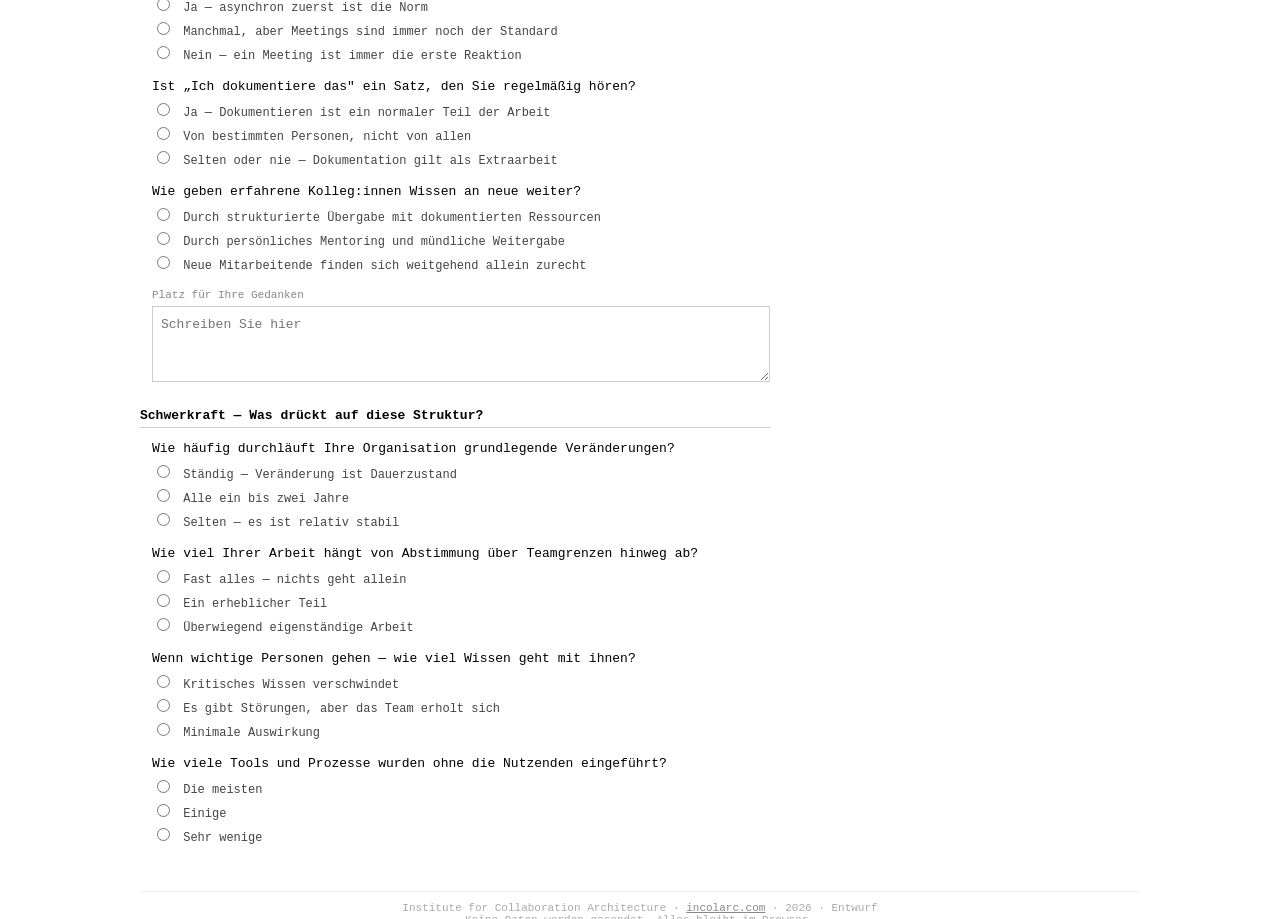
==== commit f4bc373f: "Update diagnose.html Adding crossbrace img names" ====
--- a/diagnose.html
+++ b/diagnose.html
@@ -81,12 +81,12 @@
         <div class="h-center">
           <div class="brace-habits">
             <div>
-              <div class="el" id="v-habits"><img id="img-habits" src="img/beam.png" alt=""><div class="el-name">Gewohnheiten</div></div>
+              <div class="el" id="v-habits"><img id="img-habits" src="img/crossbrace1.png" alt=""><div class="el-name">Gewohnheiten</div></div>
             </div>
           </div>
           <div class="brace-culture">
             <div>
-              <div class="el" id="v-culture"><img id="img-culture" src="img/beam.png" alt=""><div class="el-name">Kultur</div></div>
+              <div class="el" id="v-culture"><img id="img-culture" src="img/crossbrace2.png" alt=""><div class="el-name">Kultur</div></div>
             </div>
           </div>
         </div>
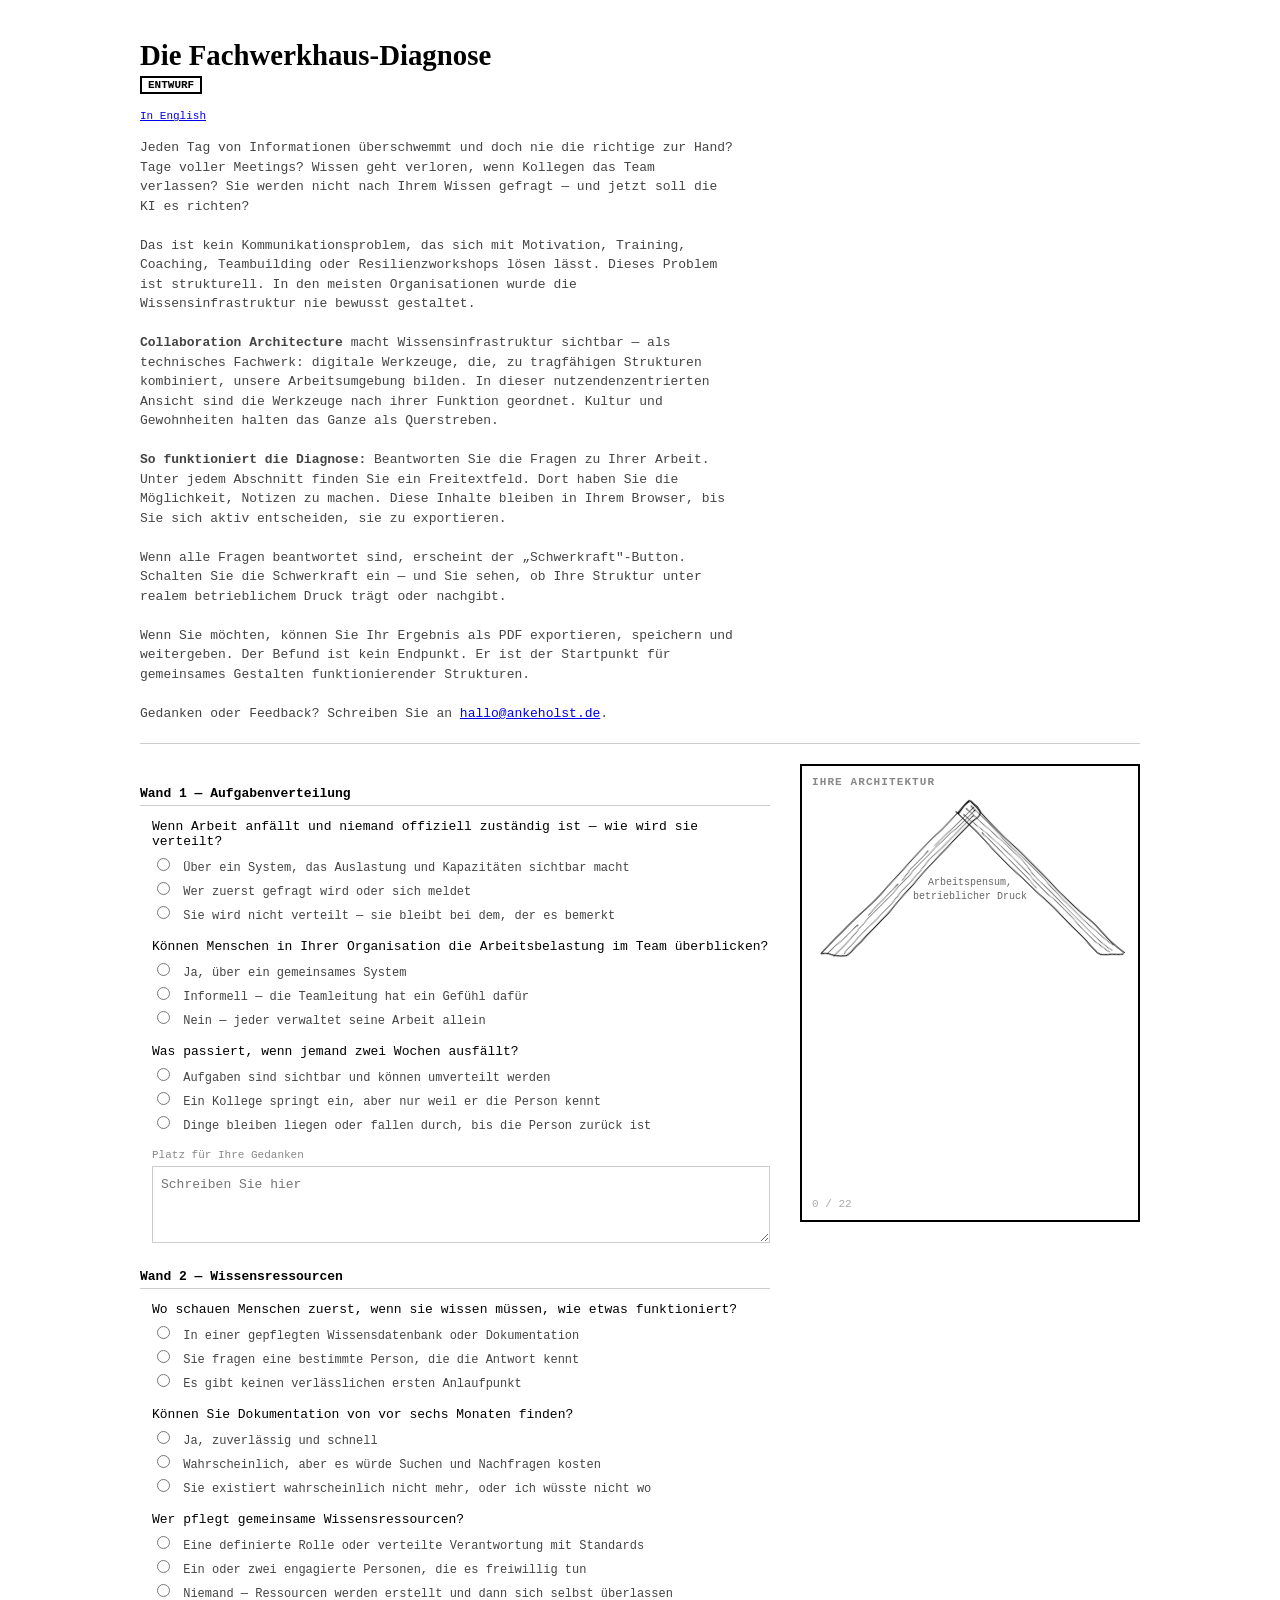
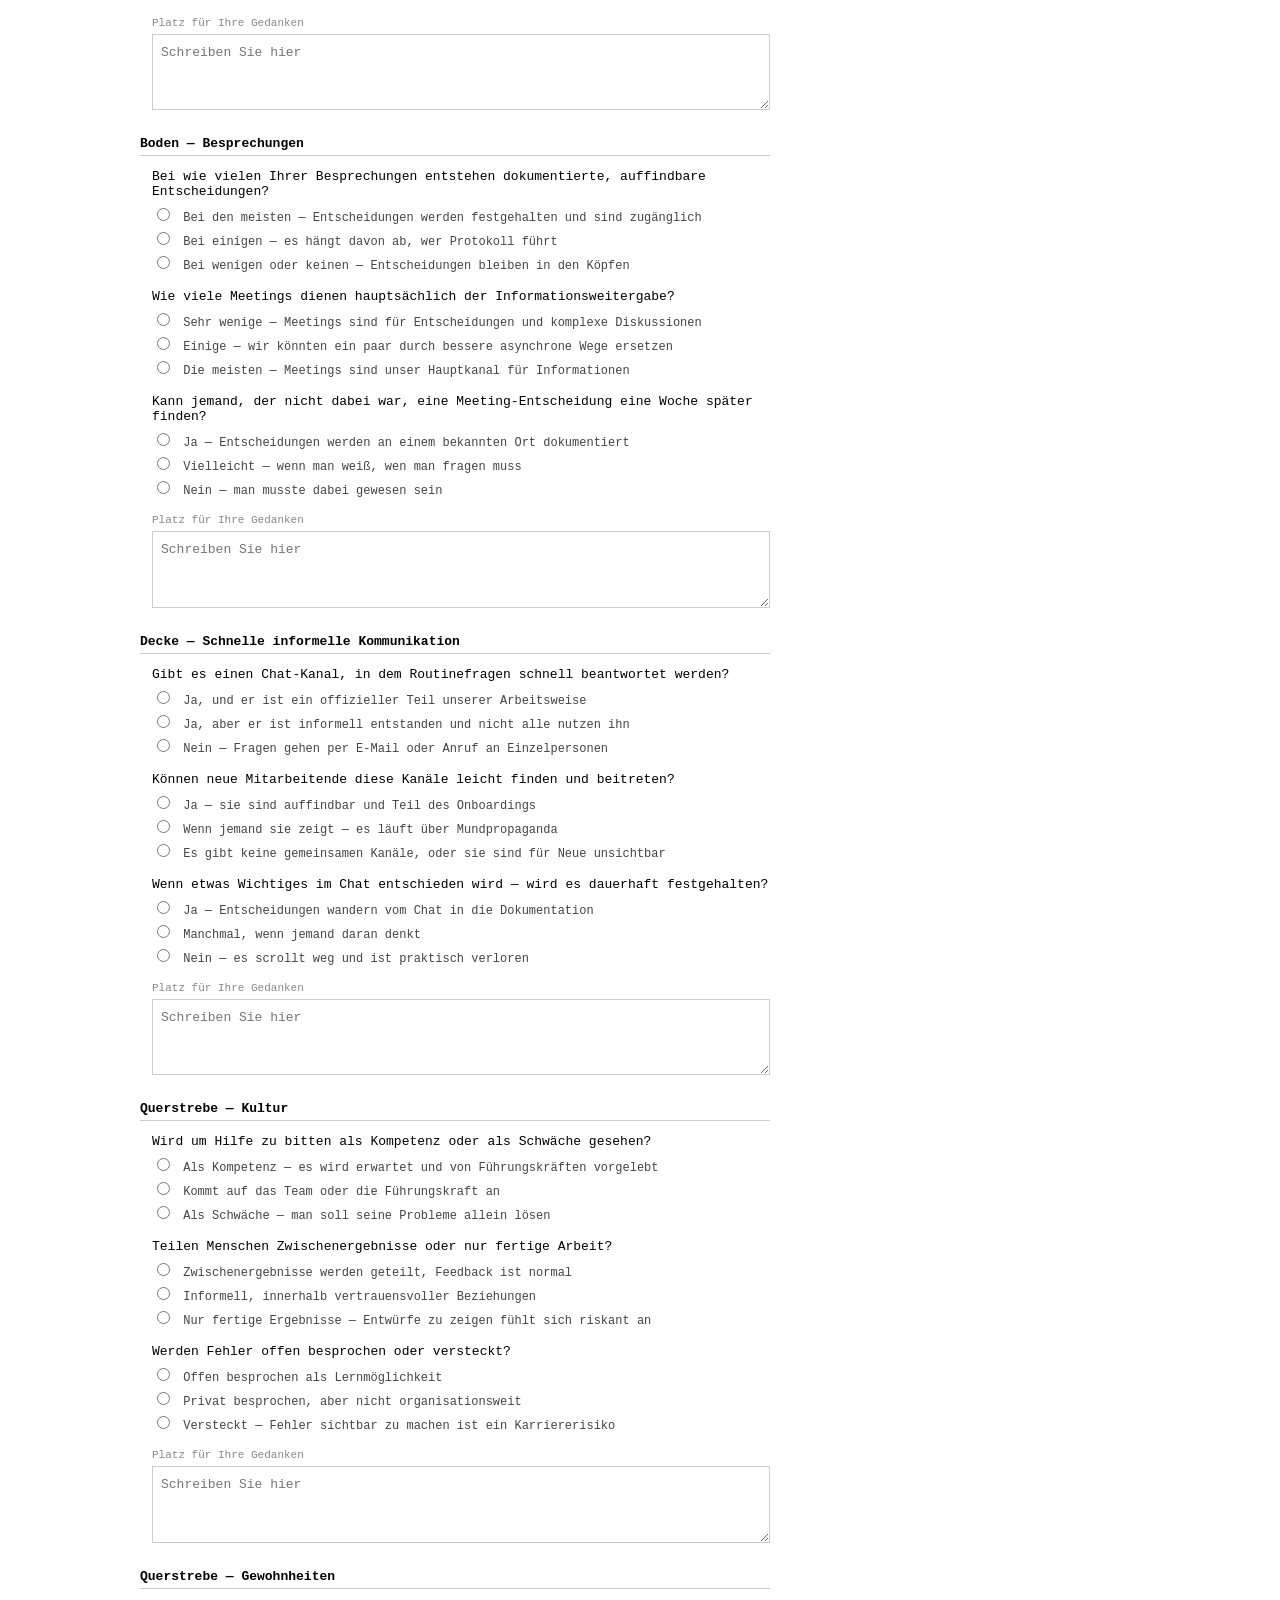
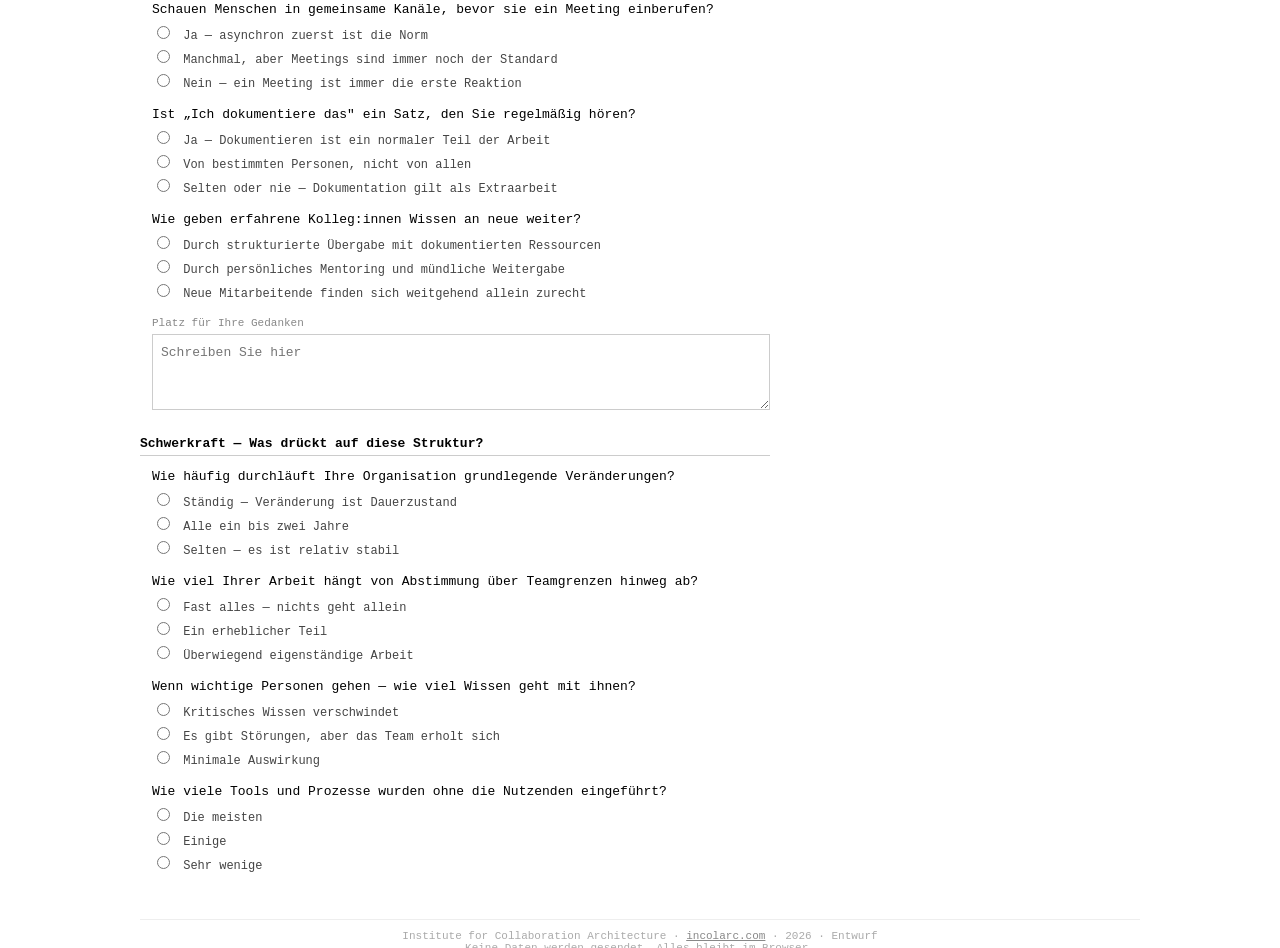
==== commit aaf7f881: "Adding link to English" ====
--- a/diagnose.html
+++ b/diagnose.html
@@ -10,6 +10,7 @@
 
 <h1>Die Fachwerkhaus-Diagnose</h1>
 <div class="draft-badge">ENTWURF</div>
+  <div class="lang-switch" style="font-size:11px;margin-bottom:16px;"><a href="diagnose-en.html">In English</a></div>
 
 <div class="intro">
   Jeden Tag von Informationen überschwemmt und doch nie die richtige zur Hand?
--- a/diagnose.css
+++ b/diagnose.css
@@ -297,14 +297,6 @@
    padding-right: 30px
 }
 
-/* ── Cross-brace area (center, full height of row 3) ── */
-.h-center { 
-  grid-column: 2; 
-  grid-row: 3; 
-  position: relative; 
-  overflow: hidden;
-}
-
 /* ── Floor beam (bottom, full width, no gaps) ── */
 .h-bottom { 
   grid-column: 1 / 4; 
@@ -334,7 +326,7 @@
 
 /* Ceiling and floor beams: stretch full width */
 .h-top .el, .h-bottom .el {
-  width: 100%;
+  width: 94%;
   text-align: center;
 }
 .h-top img, .h-bottom img { 
@@ -343,56 +335,82 @@
   object-fit: fill;
 }
 
-/* ── Cross-braces ── 
-   Both braces originate alongside each other from the center of the ceiling beam.
-   Culture: from center-top down to left wall  (/)
-   Habits:  from center-top down to right wall (\)
-   Both at 45 degrees.
-*/
-.brace-culture { 
+/* ── Cross-brace area (center, full height of row 3) ── */
+.h-center {
+  grid-column: 2;
+  grid-row: 3;
+  position: relative;
+  overflow: visible;            /* braces splay out to the walls; never clip */
+
+  /* ── brace tuning knobs ──
+     --brace-len     : strut length (sizes by WIDTH, height auto → line weight preserved)
+     --apex-y        : nudge the shared apex up/down under the ceiling beam
+     --tip-slide     : outward slide (× length) so the tips touch instead of crossing
+     --label-drop    : caption vertical position (× length); lower = higher up the strut
+     --label-spread  : caption distance from centre (× length); lower = closer to centre
+  */
+  --brace-len: 165px;
+  --apex-y: -18px;
+  --tip-slide: 0.13;
+  --label-drop: 0.65;
+  --label-spread: 0.41;
+}
+
+/* ══════════════════════════════════════════════════
+   CROSS-BRACES
+
+   Authored as horizontal beam PNGs (long axis horizontal).
+   Placed as an inverted-V knee brace: both struts spring from a
+   shared apex at top-centre (under the ceiling beam) and splay
+   down-and-out to the walls.
+
+     habits  → down-LEFT  "/"   crossbrace1.png
+     culture → down-RIGHT "\"   crossbrace2.png
+
+   Sized by WIDTH (= strut length) with height:auto, so the drawn
+   proportions and line weight are preserved. Each strut slides
+   outward by (--tip-slide × length) so the tips meet rather than
+   cross. Tune via the variables on .h-center above — nothing here
+   depends on a specific image dimension.
+   ══════════════════════════════════════════════════ */
+.brace-habits,
+.brace-culture {
   position: absolute;
-  left: 40%; 
-  top: 0; 
+  top: var(--apex-y);
+  left: 50%;
   width: 0;
   height: 0;
   pointer-events: none;
 }
+
+.brace-habits .el,
 .brace-culture .el {
   position: absolute;
   top: 0;
-  left: 0;
-}
+  display: block;
+}
+
+.brace-habits .el img,
 .brace-culture .el img {
-  height: 260px;
-  width: auto;
+  width: var(--brace-len);
+  height: auto;
   max-width: none;
-  transform: rotate(-45deg);
-  transform-origin: top center;
-}
-
-.brace-habits { 
-  position: absolute;
-  left: 40%; 
-  top: 0; 
-  width: 0;
-  height: 0;
-  pointer-events: none;
-}
-.brace-habits .el {
-  position: absolute;
-  top: 0;
-  left: 0;
-}
+  display: block;
+}
+
+/* Habits: down-left — pin top-right corner at apex, rotate, slide left */
+.brace-habits .el { right: 0; }
 .brace-habits .el img {
-  height: 260px;
-  width: auto;
-  max-width: none;
-  transform: rotate(45deg);
-  transform-origin: top center;
-}
-
-/* Cross-brace images */
-.h-center img { max-height: none; }
+  transform: translateX(calc(var(--brace-len) * var(--tip-slide) * -1)) rotate(-45deg);
+  transform-origin: top right;
+}
+
+/* Culture: down-right — pin top-left corner at apex, rotate, slide right */
+.brace-culture .el { left: 0; }
+.brace-culture .el img {
+  transform: translateX(calc(var(--brace-len) * var(--tip-slide))) rotate(45deg);
+  transform-origin: top left;
+}
 
 /* ── Center figure (appears on gravity) ── */
 .figure-center { 
@@ -434,16 +452,19 @@
   white-space: nowrap;
 }
 
-/* Labels on cross-braces: positioned at bottom of center area */
+/* Labels on cross-braces: centred UNDER each strut's foot */
 .brace-habits .el-name,
 .brace-culture .el-name {
   position: absolute;
-  bottom: -14px;
   font-size: 7px;
+  color: #999;
   white-space: nowrap;
-}
-.brace-culture .el-name { left: 0; }
-.brace-habits .el-name { right: 0; }
+  text-align: center;
+  transform: translate(-50%, 0);          /* centre horizontally on the foot */
+  top: calc(var(--brace-len) * var(--label-drop));
+}
+.brace-habits .el-name  { left: calc(var(--brace-len) * (1 - var(--label-spread))); }
+.brace-culture .el-name { left: calc(var(--brace-len) * var(--label-spread)); }
 
 /* ── Absent element placeholder ── */
 .figure      { display: none; font-size: 24px; text-align: center; }
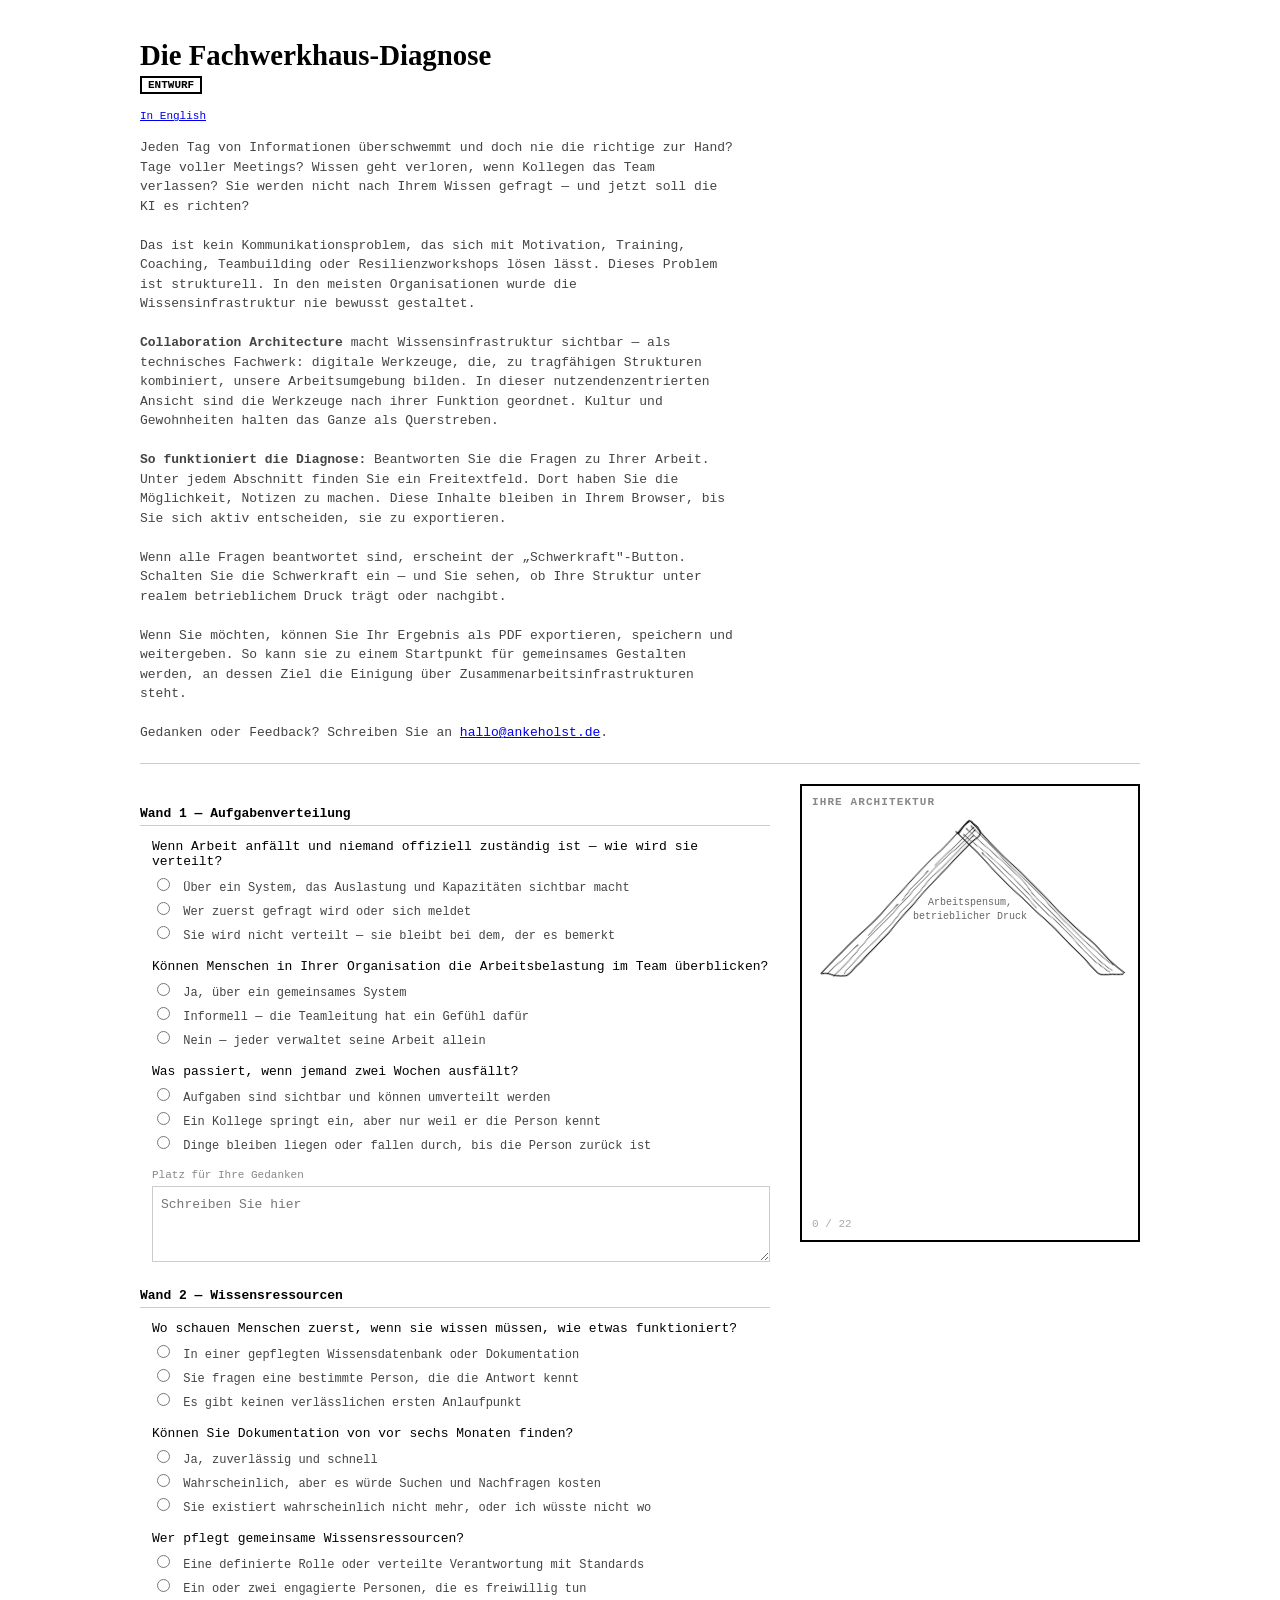
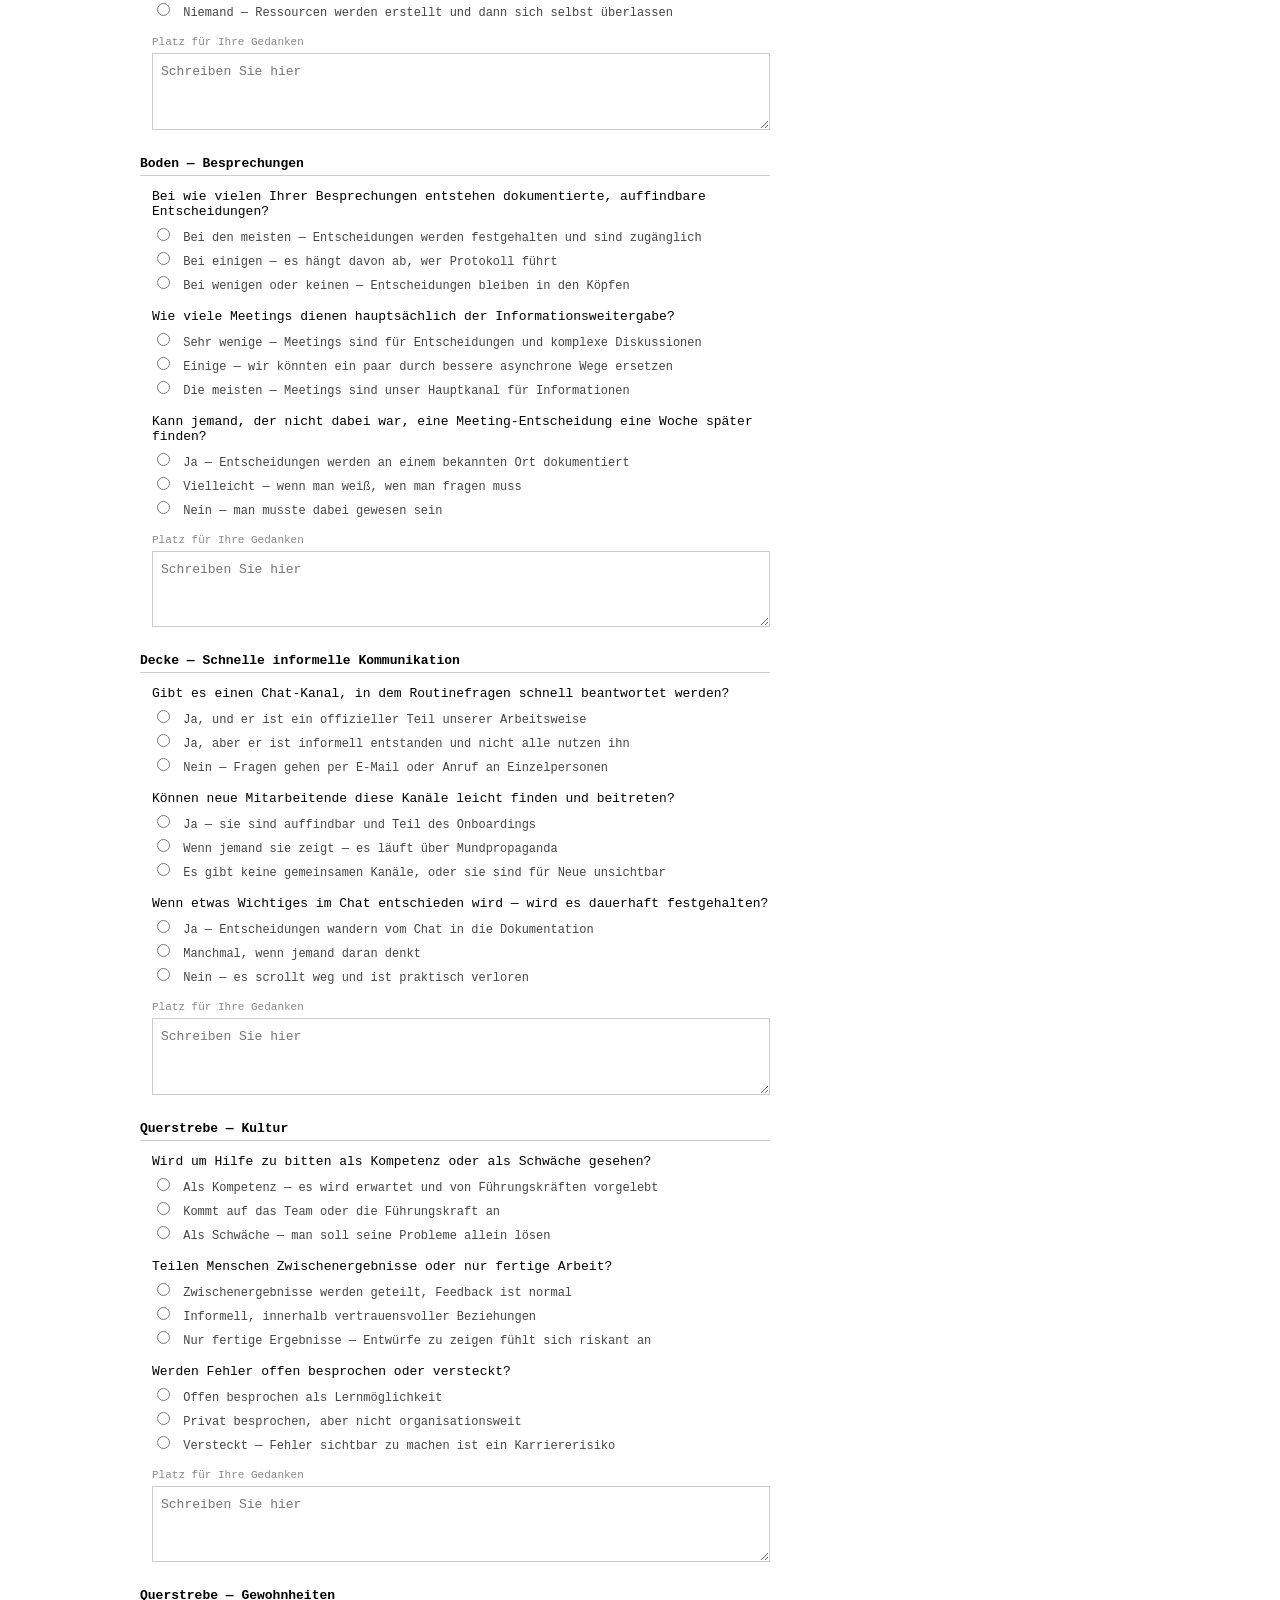
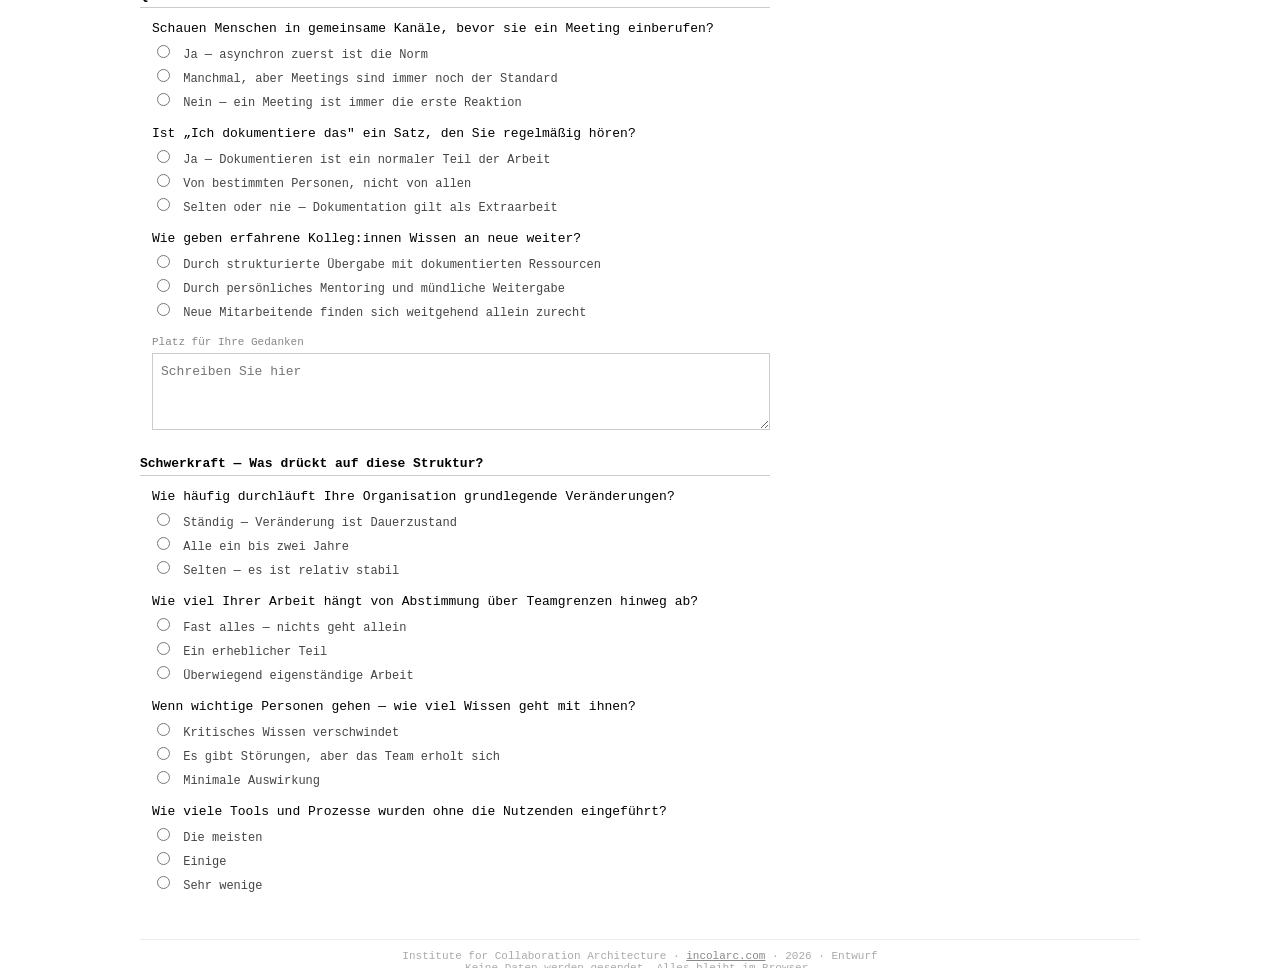
==== commit c5d6c61f: "Update diagnose.html" ====
--- a/diagnose.html
+++ b/diagnose.html
@@ -35,8 +35,7 @@
   Druck trägt oder nachgibt.<br><br>
 
   Wenn Sie möchten, können Sie Ihr Ergebnis als PDF exportieren, speichern und weitergeben.
-  Der Befund ist kein Endpunkt. Er ist der Startpunkt für gemeinsames Gestalten
-  funktionierender Strukturen.<br><br>
+  So kann sie zu einem Startpunkt für gemeinsames Gestalten werden, an dessen Ziel die Einigung über Zusammenarbeitsinfrastrukturen steht.<br><br>
 
   Gedanken oder Feedback? Schreiben Sie an
   <a href="mailto:hallo@ankeholst.de">hallo@ankeholst.de</a>.
--- a/diagnose.css
+++ b/diagnose.css
@@ -351,7 +351,7 @@
   */
   --brace-len: 165px;
   --apex-y: -18px;
-  --tip-slide: 0.13;
+  --tip-slide: 0.10;
   --label-drop: 0.65;
   --label-spread: 0.41;
 }
